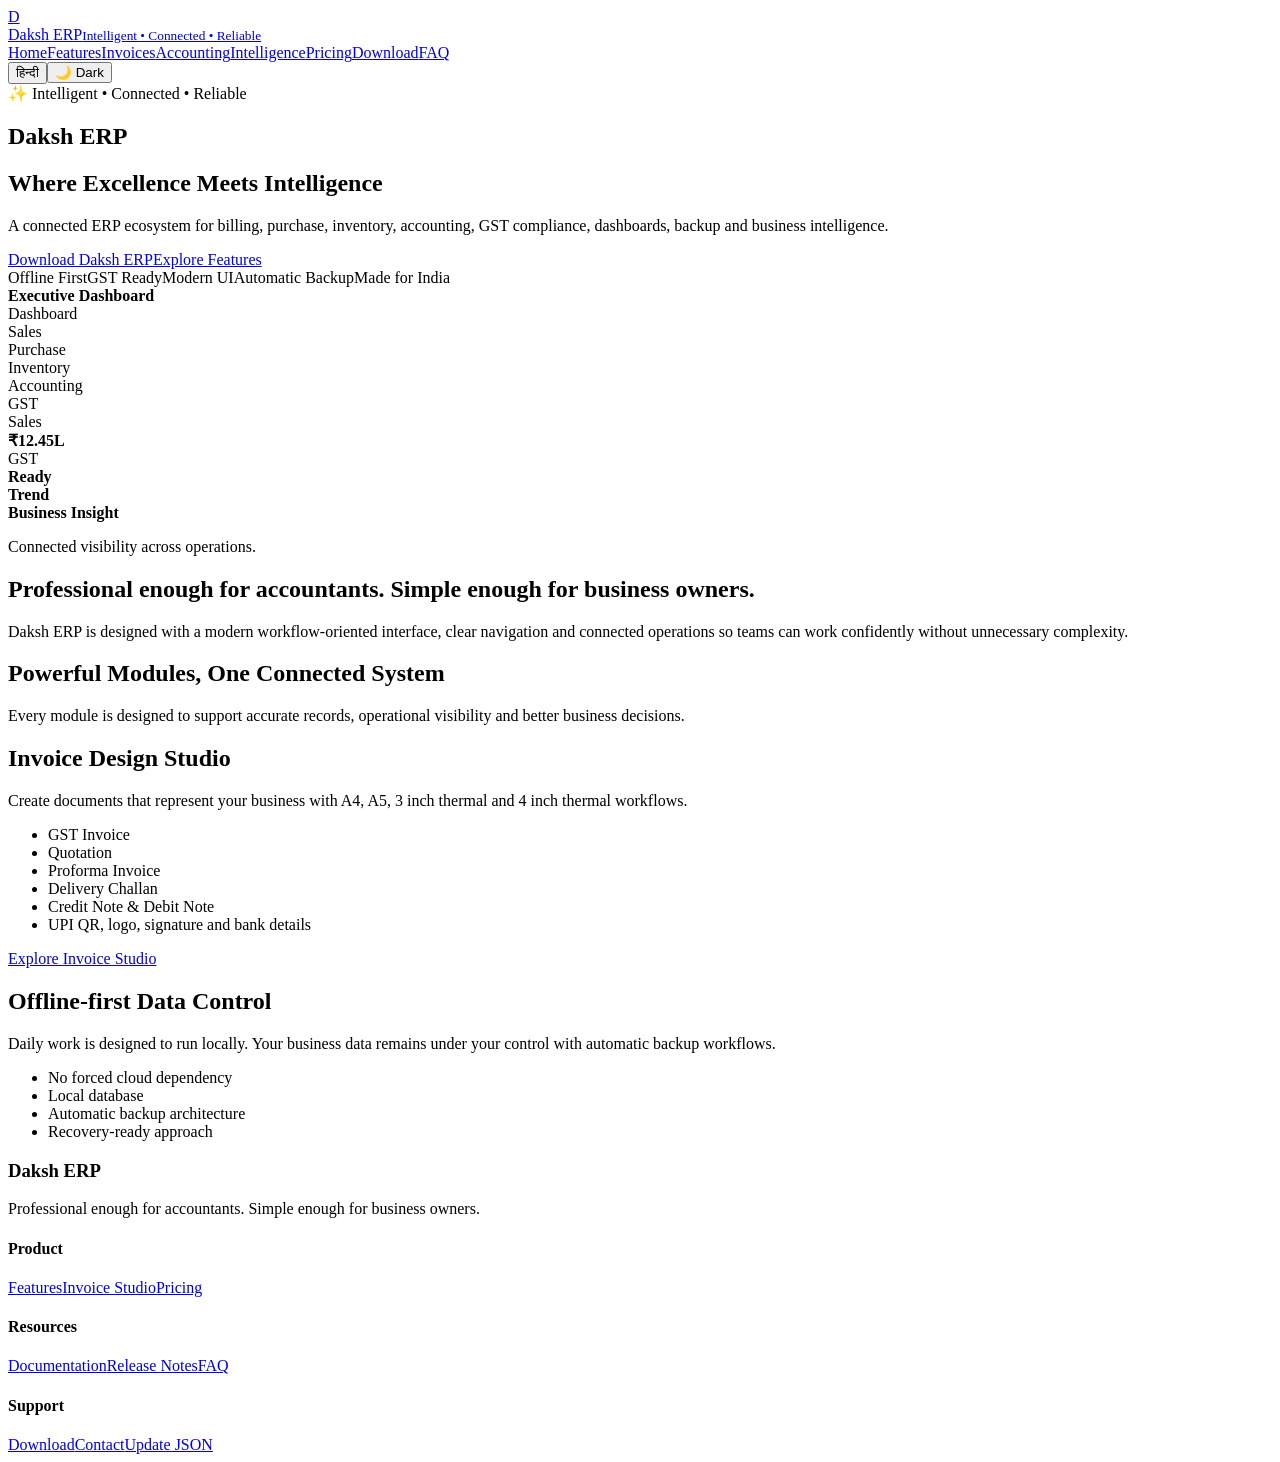
==== index.html @ 5fe89f7f "Add files via upload" ====
<!doctype html><html lang="en"><head>
<meta charset="utf-8"><meta name="viewport" content="width=device-width,initial-scale=1">
<title>Home | Daksh ERP</title>
<meta name="description" content="Daksh ERP official website. Offline-first Indian GST ERP for billing, inventory, accounting, GST and business intelligence.">
<link rel="stylesheet" href="assets/css/style.css">
</head><body>
<header class="nav"><div class="container nav-inner">
  <a class="brand" href="index.html"><div class="logo">D</div><div>Daksh ERP<small>Intelligent • Connected • Reliable</small></div></a>
  <nav class="menu">
    <a href="index.html" data-i18n="nav_home">Home</a><a href="features.html" data-i18n="nav_features">Features</a><a href="invoices.html" data-i18n="nav_invoices">Invoices</a><a href="accounting.html">Accounting</a><a href="intelligence.html">Intelligence</a><a href="pricing.html" data-i18n="nav_pricing">Pricing</a><a href="download.html" data-i18n="nav_download">Download</a><a href="faq.html" data-i18n="nav_faq">FAQ</a>
  </nav>
  <div class="controls"><button class="toggle" data-lang-toggle>हिन्दी</button><button class="toggle" data-theme-toggle>🌙 Dark</button></div>
</div></header>

<section class="hero"><div class="container grid">
  <div>
    <span class="badge">✨ Intelligent • Connected • Reliable</span>
    <h1 data-i18n="hero_title">Daksh <span>ERP</span></h1>
    <h2 data-i18n="hero_subtitle">Where Excellence Meets Intelligence</h2>
    <p class="lead" data-i18n="hero_desc">A connected ERP ecosystem for billing, purchase, inventory, accounting, GST compliance, dashboards, backup and business intelligence.</p>
    <div class="cta"><a class="btn primary" href="download.html" data-i18n="download_cta">Download Daksh ERP</a><a class="btn" href="features.html" data-i18n="explore_cta">Explore Features</a></div>
    <div class="trust-row"><span class="pill">Offline First</span><span class="pill">GST Ready</span><span class="pill">Modern UI</span><span class="pill">Automatic Backup</span><span class="pill">Made for India</span></div>
  </div>
  <div class="mockup">
    <div class="mock-top"><i class="dot"></i><i class="dot"></i><i class="dot"></i><b>Executive Dashboard</b></div>
    <div class="dashboard"><aside class="sidebar"><div>Dashboard</div><div>Sales</div><div>Purchase</div><div>Inventory</div><div>Accounting</div><div>GST</div></aside>
    <main class="screen"><div class="kpi">Sales<br><strong>₹12.45L</strong></div><div class="kpi">GST<br><strong>Ready</strong></div><div class="chart"><b>Trend</b><div class="chart-bars"><i style="height:30%"></i><i style="height:55%"></i><i style="height:45%"></i><i style="height:75%"></i><i style="height:95%"></i></div></div><div class="panel"><b>Business Insight</b><p>Connected visibility across operations.</p></div></main></div>
  </div>
</div></section>
<section class="section"><div class="container section-head"><h2>Professional enough for accountants. Simple enough for business owners.</h2><p>Daksh ERP is designed with a modern workflow-oriented interface, clear navigation and connected operations so teams can work confidently without unnecessary complexity.</p></div></section>
<section class="section"><div class="container"><div class="section-head"><h2>Powerful Modules, One Connected System</h2><p>Every module is designed to support accurate records, operational visibility and better business decisions.</p></div><div id="home-features" class="cards"></div></div></section>
<section class="section"><div class="container split"><div class="card"><h2>Invoice Design Studio</h2><p>Create documents that represent your business with A4, A5, 3 inch thermal and 4 inch thermal workflows.</p><ul class="checks"><li>GST Invoice</li><li>Quotation</li><li>Proforma Invoice</li><li>Delivery Challan</li><li>Credit Note & Debit Note</li><li>UPI QR, logo, signature and bank details</li></ul><a class="btn gold" href="invoices.html">Explore Invoice Studio</a></div><div class="card"><h2>Offline-first Data Control</h2><p>Daily work is designed to run locally. Your business data remains under your control with automatic backup workflows.</p><ul class="checks"><li>No forced cloud dependency</li><li>Local database</li><li>Automatic backup architecture</li><li>Recovery-ready approach</li></ul></div></div></section>

<footer class="footer"><div class="container footer-grid">
  <div><h3>Daksh ERP</h3><p>Professional enough for accountants. Simple enough for business owners.</p></div>
  <div><h4>Product</h4><a href="features.html">Features</a><a href="invoices.html">Invoice Studio</a><a href="pricing.html">Pricing</a></div>
  <div><h4>Resources</h4><a href="documentation.html">Documentation</a><a href="releases.html">Release Notes</a><a href="faq.html">FAQ</a></div>
  <div><h4>Support</h4><a href="download.html">Download</a><a href="contact.html">Contact</a><a href="updates/version.json">Update JSON</a></div>
</div></footer>
<script src="assets/js/app.js"></script>
</body></html>
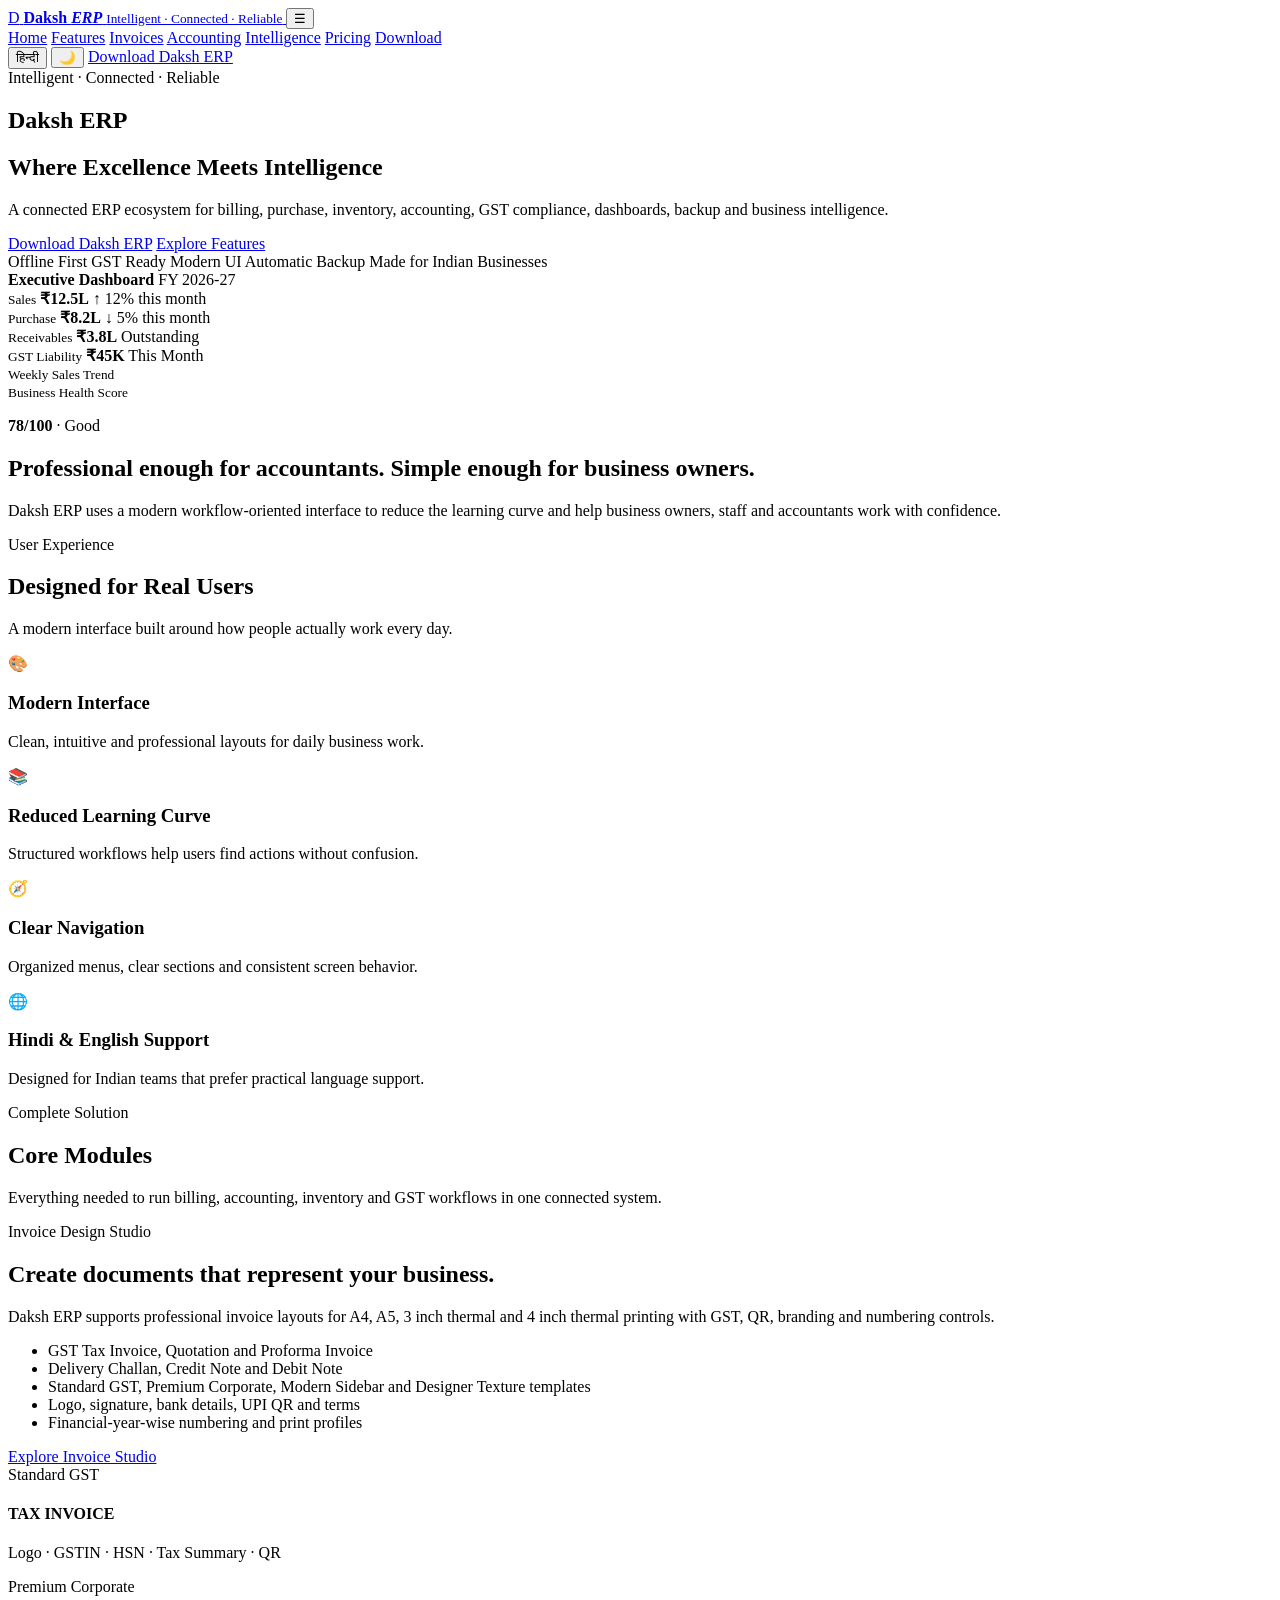
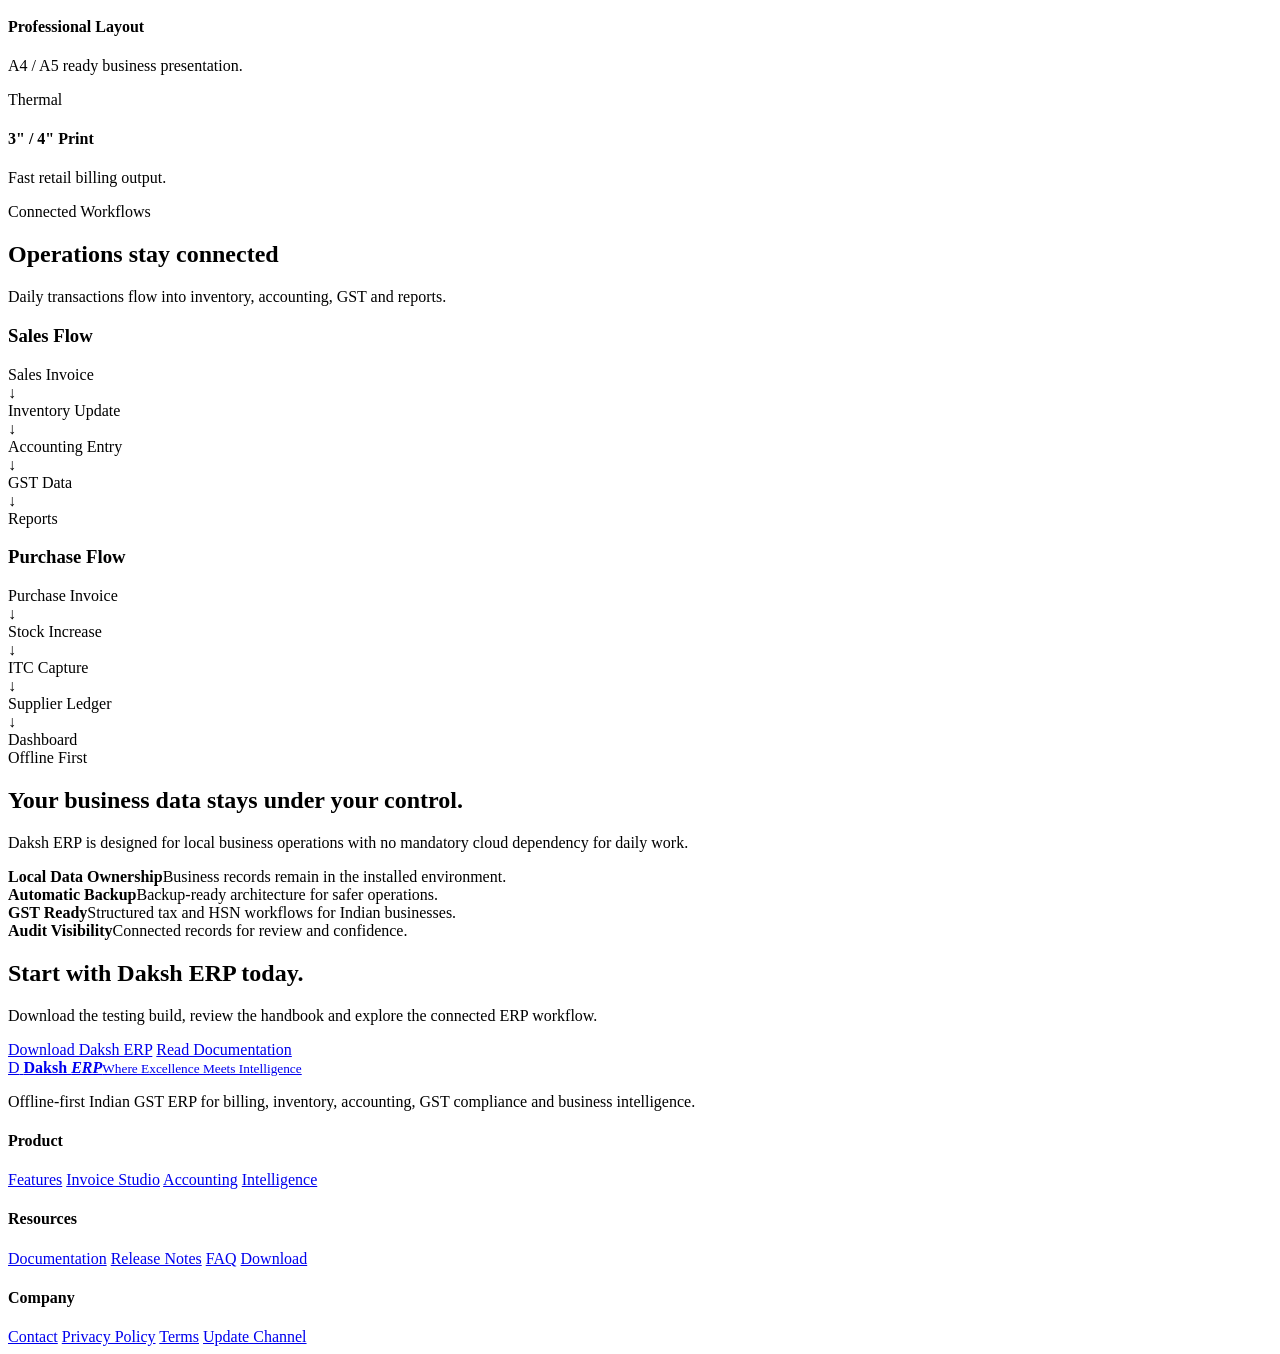
==== commit f1a86d93: "Update index.html" ====
--- a/index.html
+++ b/index.html
@@ -1,41 +1,305 @@
-<!doctype html><html lang="en"><head>
-<meta charset="utf-8"><meta name="viewport" content="width=device-width,initial-scale=1">
-<title>Home | Daksh ERP</title>
-<meta name="description" content="Daksh ERP official website. Offline-first Indian GST ERP for billing, inventory, accounting, GST and business intelligence.">
-<link rel="stylesheet" href="assets/css/style.css">
-</head><body>
-<header class="nav"><div class="container nav-inner">
-  <a class="brand" href="index.html"><div class="logo">D</div><div>Daksh ERP<small>Intelligent • Connected • Reliable</small></div></a>
-  <nav class="menu">
-    <a href="index.html" data-i18n="nav_home">Home</a><a href="features.html" data-i18n="nav_features">Features</a><a href="invoices.html" data-i18n="nav_invoices">Invoices</a><a href="accounting.html">Accounting</a><a href="intelligence.html">Intelligence</a><a href="pricing.html" data-i18n="nav_pricing">Pricing</a><a href="download.html" data-i18n="nav_download">Download</a><a href="faq.html" data-i18n="nav_faq">FAQ</a>
-  </nav>
-  <div class="controls"><button class="toggle" data-lang-toggle>हिन्दी</button><button class="toggle" data-theme-toggle>🌙 Dark</button></div>
-</div></header>
-
-<section class="hero"><div class="container grid">
-  <div>
-    <span class="badge">✨ Intelligent • Connected • Reliable</span>
-    <h1 data-i18n="hero_title">Daksh <span>ERP</span></h1>
-    <h2 data-i18n="hero_subtitle">Where Excellence Meets Intelligence</h2>
-    <p class="lead" data-i18n="hero_desc">A connected ERP ecosystem for billing, purchase, inventory, accounting, GST compliance, dashboards, backup and business intelligence.</p>
-    <div class="cta"><a class="btn primary" href="download.html" data-i18n="download_cta">Download Daksh ERP</a><a class="btn" href="features.html" data-i18n="explore_cta">Explore Features</a></div>
-    <div class="trust-row"><span class="pill">Offline First</span><span class="pill">GST Ready</span><span class="pill">Modern UI</span><span class="pill">Automatic Backup</span><span class="pill">Made for India</span></div>
-  </div>
-  <div class="mockup">
-    <div class="mock-top"><i class="dot"></i><i class="dot"></i><i class="dot"></i><b>Executive Dashboard</b></div>
-    <div class="dashboard"><aside class="sidebar"><div>Dashboard</div><div>Sales</div><div>Purchase</div><div>Inventory</div><div>Accounting</div><div>GST</div></aside>
-    <main class="screen"><div class="kpi">Sales<br><strong>₹12.45L</strong></div><div class="kpi">GST<br><strong>Ready</strong></div><div class="chart"><b>Trend</b><div class="chart-bars"><i style="height:30%"></i><i style="height:55%"></i><i style="height:45%"></i><i style="height:75%"></i><i style="height:95%"></i></div></div><div class="panel"><b>Business Insight</b><p>Connected visibility across operations.</p></div></main></div>
-  </div>
-</div></section>
-<section class="section"><div class="container section-head"><h2>Professional enough for accountants. Simple enough for business owners.</h2><p>Daksh ERP is designed with a modern workflow-oriented interface, clear navigation and connected operations so teams can work confidently without unnecessary complexity.</p></div></section>
-<section class="section"><div class="container"><div class="section-head"><h2>Powerful Modules, One Connected System</h2><p>Every module is designed to support accurate records, operational visibility and better business decisions.</p></div><div id="home-features" class="cards"></div></div></section>
-<section class="section"><div class="container split"><div class="card"><h2>Invoice Design Studio</h2><p>Create documents that represent your business with A4, A5, 3 inch thermal and 4 inch thermal workflows.</p><ul class="checks"><li>GST Invoice</li><li>Quotation</li><li>Proforma Invoice</li><li>Delivery Challan</li><li>Credit Note & Debit Note</li><li>UPI QR, logo, signature and bank details</li></ul><a class="btn gold" href="invoices.html">Explore Invoice Studio</a></div><div class="card"><h2>Offline-first Data Control</h2><p>Daily work is designed to run locally. Your business data remains under your control with automatic backup workflows.</p><ul class="checks"><li>No forced cloud dependency</li><li>Local database</li><li>Automatic backup architecture</li><li>Recovery-ready approach</li></ul></div></div></section>
-
-<footer class="footer"><div class="container footer-grid">
-  <div><h3>Daksh ERP</h3><p>Professional enough for accountants. Simple enough for business owners.</p></div>
-  <div><h4>Product</h4><a href="features.html">Features</a><a href="invoices.html">Invoice Studio</a><a href="pricing.html">Pricing</a></div>
-  <div><h4>Resources</h4><a href="documentation.html">Documentation</a><a href="releases.html">Release Notes</a><a href="faq.html">FAQ</a></div>
-  <div><h4>Support</h4><a href="download.html">Download</a><a href="contact.html">Contact</a><a href="updates/version.json">Update JSON</a></div>
-</div></footer>
-<script src="assets/js/app.js"></script>
-</body></html>+<!doctype html>
+<html lang="en" data-theme="light">
+<head>
+  <meta charset="utf-8" />
+  <meta name="viewport" content="width=device-width, initial-scale=1" />
+  <title>Daksh ERP — Where Excellence Meets Intelligence</title>
+  <meta name="description" content="Daksh ERP is an offline-first Indian GST ERP for billing, invoices, inventory, accounting, GST compliance, backup and business intelligence." />
+  <link rel="stylesheet" href="assets/css/style.css" />
+</head>
+
+<body>
+  <header class="site-header">
+    <div class="container nav-shell">
+      <a class="brand" href="index.html">
+        <span class="brand-mark">D</span>
+        <span>
+          <strong>Daksh <em>ERP</em></strong>
+          <small>Intelligent · Connected · Reliable</small>
+        </span>
+      </a>
+
+      <button class="mobile-menu-btn" id="mobileMenuBtn">☰</button>
+
+      <nav class="main-nav" id="mainNav">
+        <a href="index.html" class="active" data-i18n="nav.home">Home</a>
+        <a href="features.html" data-i18n="nav.features">Features</a>
+        <a href="invoices.html" data-i18n="nav.invoices">Invoices</a>
+        <a href="accounting.html" data-i18n="nav.accounting">Accounting</a>
+        <a href="intelligence.html" data-i18n="nav.intelligence">Intelligence</a>
+        <a href="pricing.html" data-i18n="nav.pricing">Pricing</a>
+        <a href="download.html" data-i18n="nav.download">Download</a>
+      </nav>
+
+      <div class="nav-actions">
+        <button class="chip-btn" id="langToggle">हिन्दी</button>
+        <button class="chip-btn" id="themeToggle">🌙</button>
+        <a class="btn btn-primary nav-download" href="download.html" data-i18n="cta.download">Download Daksh ERP</a>
+      </div>
+    </div>
+  </header>
+
+  <main>
+    <section class="hero-section">
+      <div class="container hero-grid">
+        <div class="hero-copy">
+          <div class="eyebrow">Intelligent · Connected · Reliable</div>
+          <h1>Daksh <span>ERP</span></h1>
+          <h2 data-i18n="hero.tagline">Where Excellence Meets Intelligence</h2>
+          <p data-i18n="hero.description">
+            A connected ERP ecosystem for billing, purchase, inventory, accounting, GST compliance, dashboards, backup and business intelligence.
+          </p>
+
+          <div class="hero-actions">
+            <a class="btn btn-primary btn-large" href="download.html" data-i18n="cta.download">Download Daksh ERP</a>
+            <a class="btn btn-outline btn-large" href="features.html" data-i18n="cta.explore">Explore Features</a>
+          </div>
+
+          <div class="trust-badges">
+            <span>Offline First</span>
+            <span>GST Ready</span>
+            <span>Modern UI</span>
+            <span>Automatic Backup</span>
+            <span>Made for Indian Businesses</span>
+          </div>
+        </div>
+
+        <div class="hero-visual">
+          <div class="dashboard-mockup">
+            <div class="mockup-top">
+              <strong>Executive Dashboard</strong>
+              <span>FY 2026-27</span>
+            </div>
+
+            <div class="kpi-grid">
+              <div class="kpi-card">
+                <small>Sales</small>
+                <strong>₹12.5L</strong>
+                <span class="positive">↑ 12% this month</span>
+              </div>
+              <div class="kpi-card">
+                <small>Purchase</small>
+                <strong>₹8.2L</strong>
+                <span class="negative">↓ 5% this month</span>
+              </div>
+              <div class="kpi-card">
+                <small>Receivables</small>
+                <strong>₹3.8L</strong>
+                <span>Outstanding</span>
+              </div>
+              <div class="kpi-card">
+                <small>GST Liability</small>
+                <strong>₹45K</strong>
+                <span>This Month</span>
+              </div>
+            </div>
+
+            <div class="chart-card">
+              <small>Weekly Sales Trend</small>
+              <div class="bars">
+                <i style="height:42%"></i>
+                <i style="height:68%"></i>
+                <i style="height:55%"></i>
+                <i style="height:82%"></i>
+                <i style="height:72%"></i>
+                <i style="height:95%"></i>
+                <i style="height:78%"></i>
+              </div>
+            </div>
+
+            <div class="health-card">
+              <small>Business Health Score</small>
+              <div class="health-bar"><span></span></div>
+              <p><b>78/100</b> · Good</p>
+            </div>
+          </div>
+        </div>
+      </div>
+    </section>
+
+    <section class="quote-section">
+      <div class="container">
+        <h2>Professional enough for accountants. Simple enough for business owners.</h2>
+        <p>
+          Daksh ERP uses a modern workflow-oriented interface to reduce the learning curve and help business owners, staff and accountants work with confidence.
+        </p>
+      </div>
+    </section>
+
+    <section class="section">
+      <div class="container">
+        <div class="section-heading">
+          <span class="section-tag">User Experience</span>
+          <h2>Designed for Real Users</h2>
+          <p>A modern interface built around how people actually work every day.</p>
+        </div>
+
+        <div class="card-grid four">
+          <article class="feature-card"><div class="icon">🎨</div><h3>Modern Interface</h3><p>Clean, intuitive and professional layouts for daily business work.</p></article>
+          <article class="feature-card"><div class="icon">📚</div><h3>Reduced Learning Curve</h3><p>Structured workflows help users find actions without confusion.</p></article>
+          <article class="feature-card"><div class="icon">🧭</div><h3>Clear Navigation</h3><p>Organized menus, clear sections and consistent screen behavior.</p></article>
+          <article class="feature-card"><div class="icon">🌐</div><h3>Hindi & English Support</h3><p>Designed for Indian teams that prefer practical language support.</p></article>
+        </div>
+      </div>
+    </section>
+
+    <section class="section soft">
+      <div class="container">
+        <div class="section-heading">
+          <span class="section-tag">Complete Solution</span>
+          <h2>Core Modules</h2>
+          <p>Everything needed to run billing, accounting, inventory and GST workflows in one connected system.</p>
+        </div>
+
+        <div class="card-grid three" id="homeFeatureGrid"></div>
+      </div>
+    </section>
+
+    <section class="section">
+      <div class="container split-grid">
+        <div>
+          <span class="section-tag">Invoice Design Studio</span>
+          <h2>Create documents that represent your business.</h2>
+          <p>
+            Daksh ERP supports professional invoice layouts for A4, A5, 3 inch thermal and 4 inch thermal printing with GST, QR, branding and numbering controls.
+          </p>
+
+          <ul class="tick-list">
+            <li>GST Tax Invoice, Quotation and Proforma Invoice</li>
+            <li>Delivery Challan, Credit Note and Debit Note</li>
+            <li>Standard GST, Premium Corporate, Modern Sidebar and Designer Texture templates</li>
+            <li>Logo, signature, bank details, UPI QR and terms</li>
+            <li>Financial-year-wise numbering and print profiles</li>
+          </ul>
+
+          <a class="btn btn-primary" href="invoices.html">Explore Invoice Studio</a>
+        </div>
+
+        <div class="invoice-preview-stack">
+          <div class="invoice-preview a4">
+            <span>Standard GST</span>
+            <h4>TAX INVOICE</h4>
+            <p>Logo · GSTIN · HSN · Tax Summary · QR</p>
+          </div>
+          <div class="invoice-preview premium">
+            <span>Premium Corporate</span>
+            <h4>Professional Layout</h4>
+            <p>A4 / A5 ready business presentation.</p>
+          </div>
+          <div class="invoice-preview thermal">
+            <span>Thermal</span>
+            <h4>3&quot; / 4&quot; Print</h4>
+            <p>Fast retail billing output.</p>
+          </div>
+        </div>
+      </div>
+    </section>
+
+    <section class="section soft">
+      <div class="container">
+        <div class="section-heading">
+          <span class="section-tag">Connected Workflows</span>
+          <h2>Operations stay connected</h2>
+          <p>Daily transactions flow into inventory, accounting, GST and reports.</p>
+        </div>
+
+        <div class="workflow-grid">
+          <div class="workflow-card">
+            <h3>Sales Flow</h3>
+            <div class="flow-step">Sales Invoice</div>
+            <b>↓</b>
+            <div class="flow-step">Inventory Update</div>
+            <b>↓</b>
+            <div class="flow-step">Accounting Entry</div>
+            <b>↓</b>
+            <div class="flow-step">GST Data</div>
+            <b>↓</b>
+            <div class="flow-step">Reports</div>
+          </div>
+
+          <div class="workflow-card">
+            <h3>Purchase Flow</h3>
+            <div class="flow-step">Purchase Invoice</div>
+            <b>↓</b>
+            <div class="flow-step">Stock Increase</div>
+            <b>↓</b>
+            <div class="flow-step">ITC Capture</div>
+            <b>↓</b>
+            <div class="flow-step">Supplier Ledger</div>
+            <b>↓</b>
+            <div class="flow-step">Dashboard</div>
+          </div>
+        </div>
+      </div>
+    </section>
+
+    <section class="section trust-section">
+      <div class="container split-grid">
+        <div>
+          <span class="section-tag">Offline First</span>
+          <h2>Your business data stays under your control.</h2>
+          <p>
+            Daksh ERP is designed for local business operations with no mandatory cloud dependency for daily work.
+          </p>
+        </div>
+
+        <div class="trust-panel">
+          <div><strong>Local Data Ownership</strong><span>Business records remain in the installed environment.</span></div>
+          <div><strong>Automatic Backup</strong><span>Backup-ready architecture for safer operations.</span></div>
+          <div><strong>GST Ready</strong><span>Structured tax and HSN workflows for Indian businesses.</span></div>
+          <div><strong>Audit Visibility</strong><span>Connected records for review and confidence.</span></div>
+        </div>
+      </div>
+    </section>
+
+    <section class="section cta-section">
+      <div class="container">
+        <h2>Start with Daksh ERP today.</h2>
+        <p>Download the testing build, review the handbook and explore the connected ERP workflow.</p>
+        <div class="hero-actions center">
+          <a class="btn btn-primary btn-large" href="download.html">Download Daksh ERP</a>
+          <a class="btn btn-outline btn-large" href="documentation.html">Read Documentation</a>
+        </div>
+      </div>
+    </section>
+  </main>
+
+  <footer class="site-footer">
+    <div class="container footer-grid">
+      <div>
+        <a class="brand footer-brand" href="index.html">
+          <span class="brand-mark">D</span>
+          <span><strong>Daksh <em>ERP</em></strong><small>Where Excellence Meets Intelligence</small></span>
+        </a>
+        <p>Offline-first Indian GST ERP for billing, inventory, accounting, GST compliance and business intelligence.</p>
+      </div>
+
+      <div>
+        <h4>Product</h4>
+        <a href="features.html">Features</a>
+        <a href="invoices.html">Invoice Studio</a>
+        <a href="accounting.html">Accounting</a>
+        <a href="intelligence.html">Intelligence</a>
+      </div>
+
+      <div>
+        <h4>Resources</h4>
+        <a href="documentation.html">Documentation</a>
+        <a href="releases.html">Release Notes</a>
+        <a href="faq.html">FAQ</a>
+        <a href="download.html">Download</a>
+      </div>
+
+      <div>
+        <h4>Company</h4>
+        <a href="contact.html">Contact</a>
+        <a href="privacy.html">Privacy Policy</a>
+        <a href="terms.html">Terms</a>
+        <a href="updates/version.json">Update Channel</a>
+      </div>
+    </div>
+  </footer>
+
+  <script src="assets/js/app.js"></script>
+</body>
+</html>
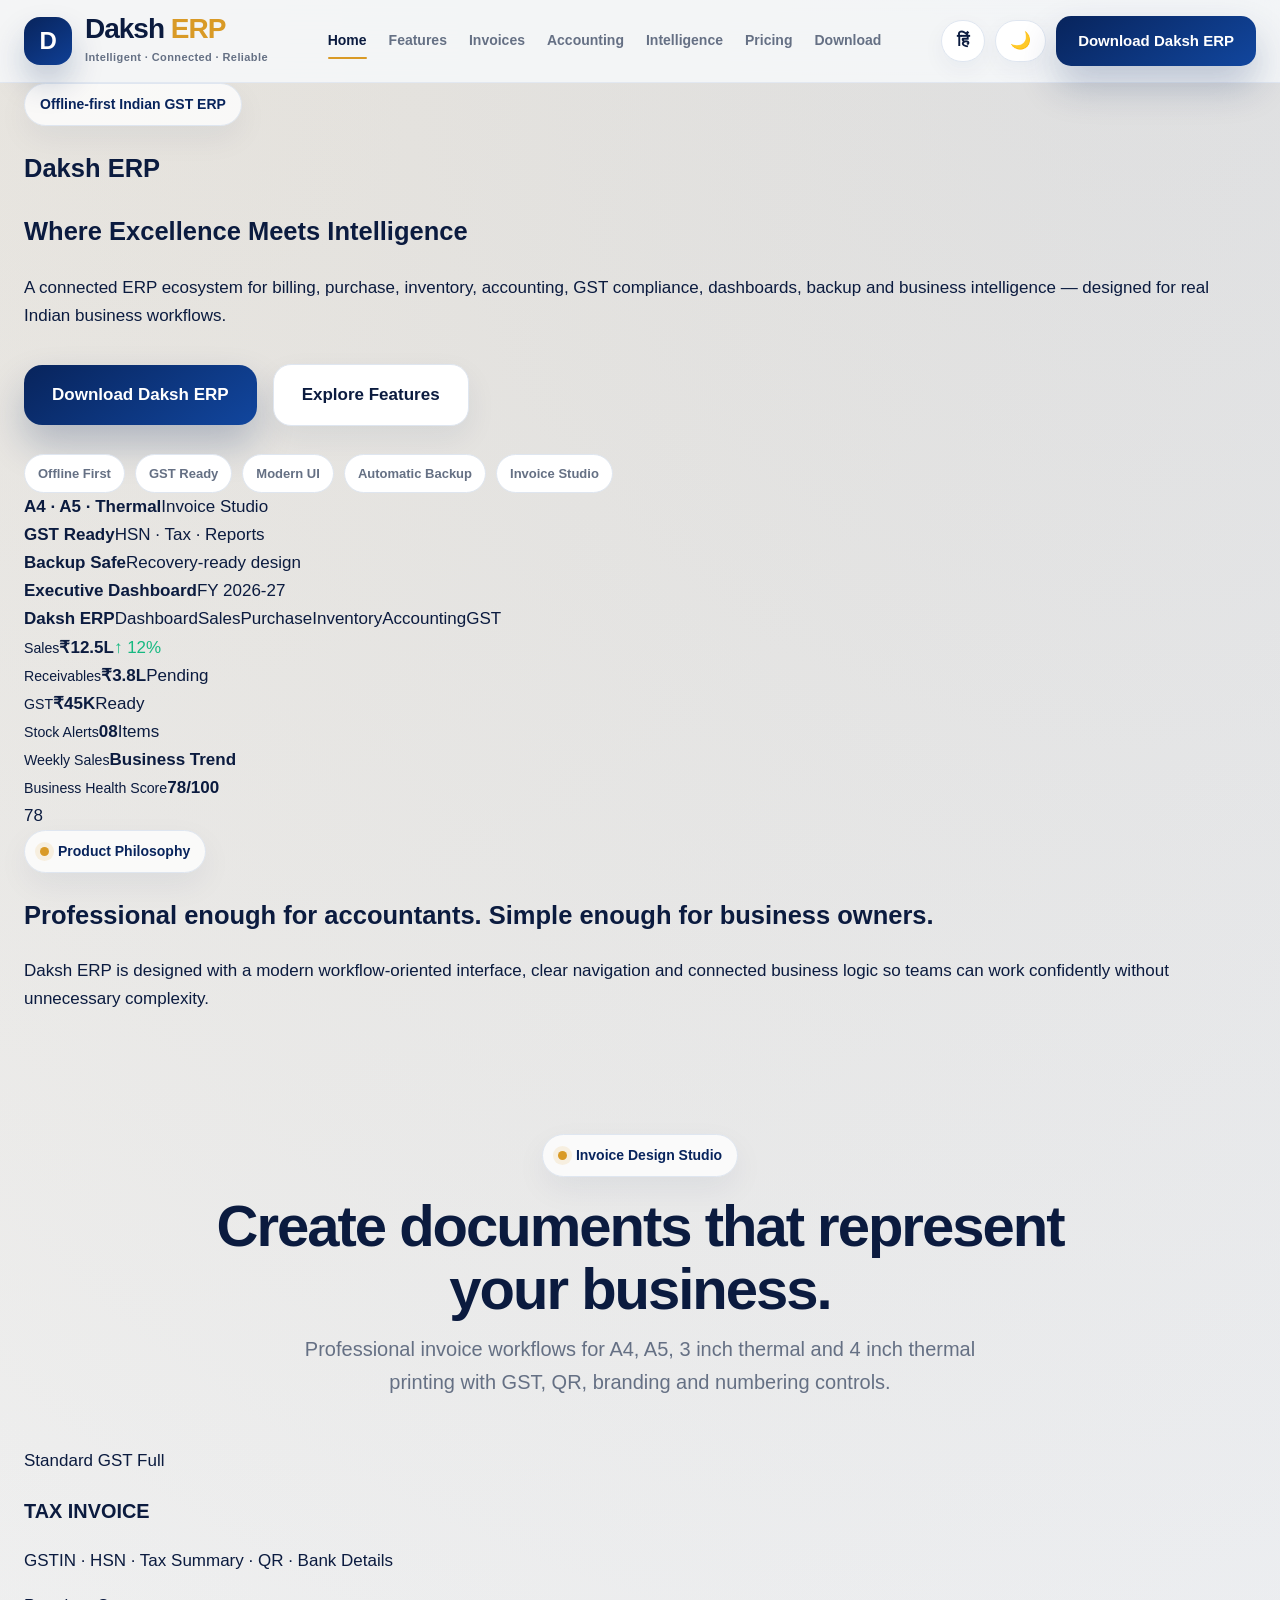
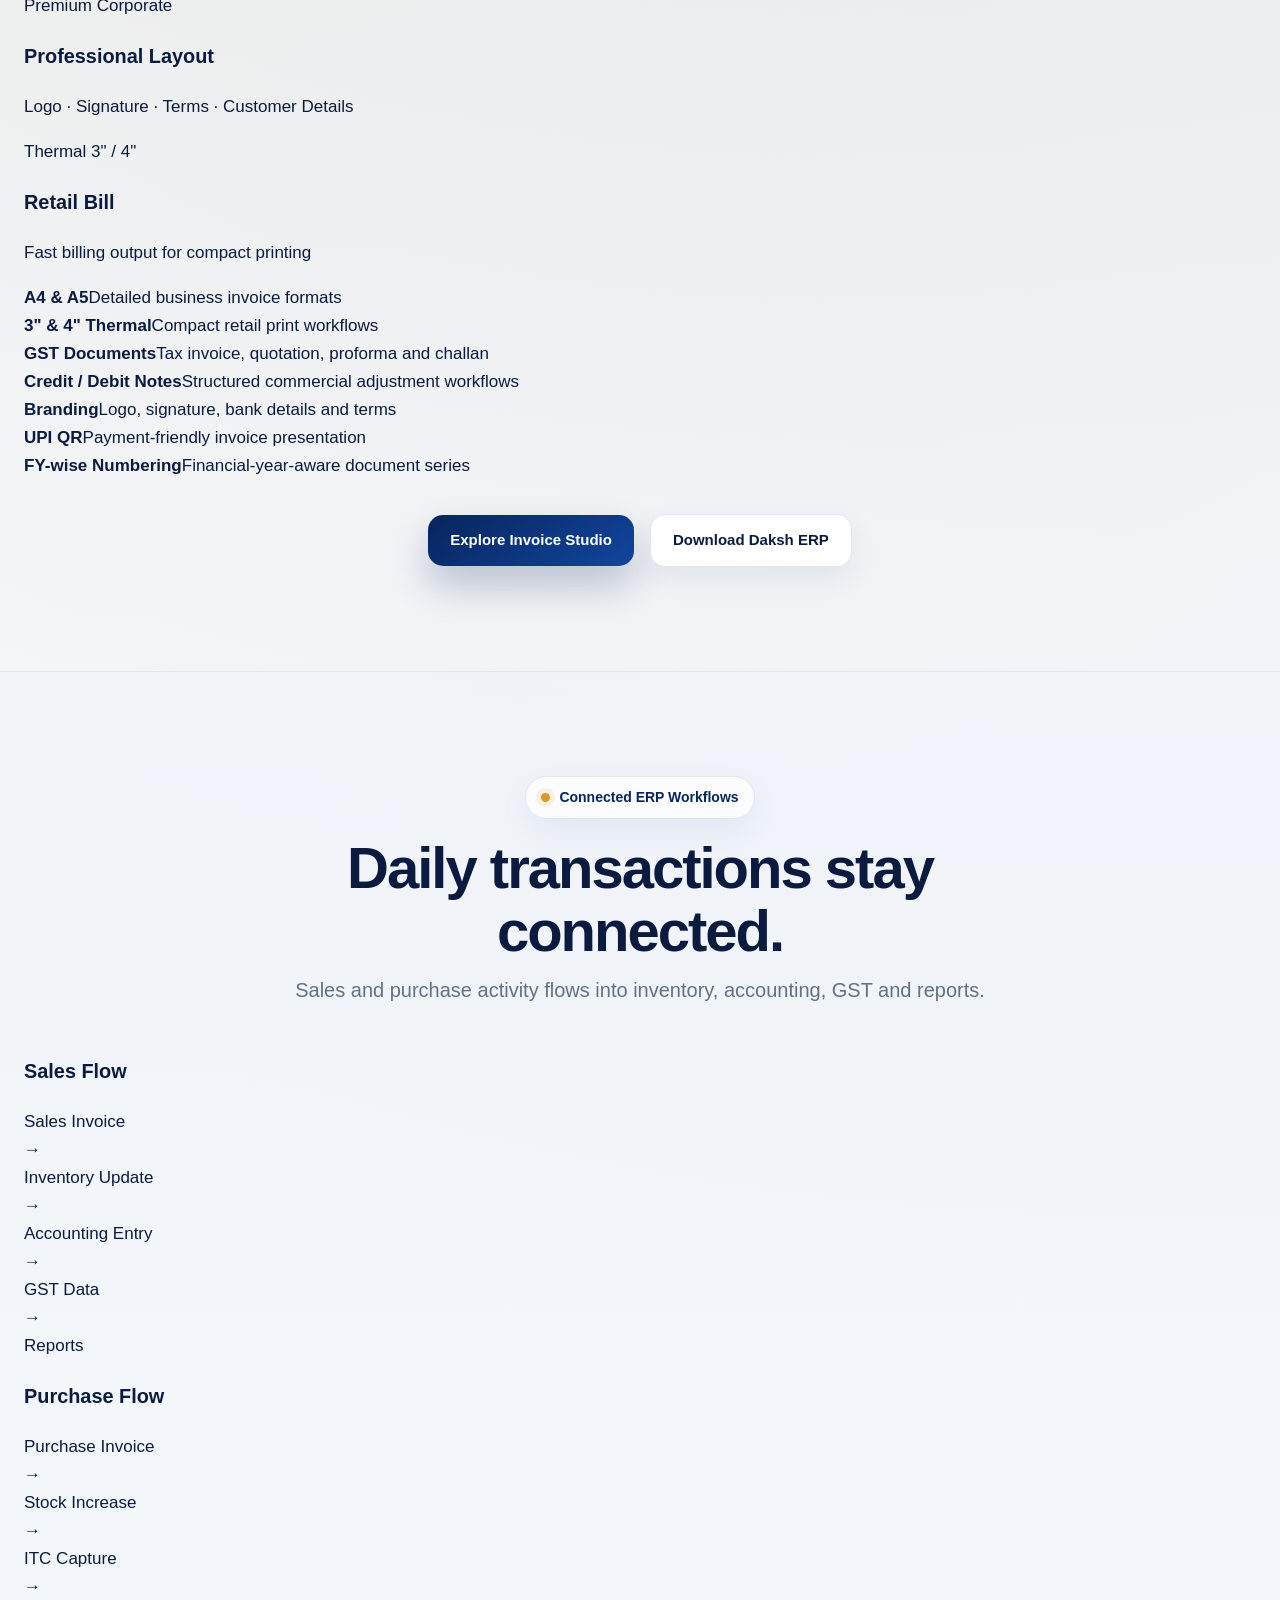
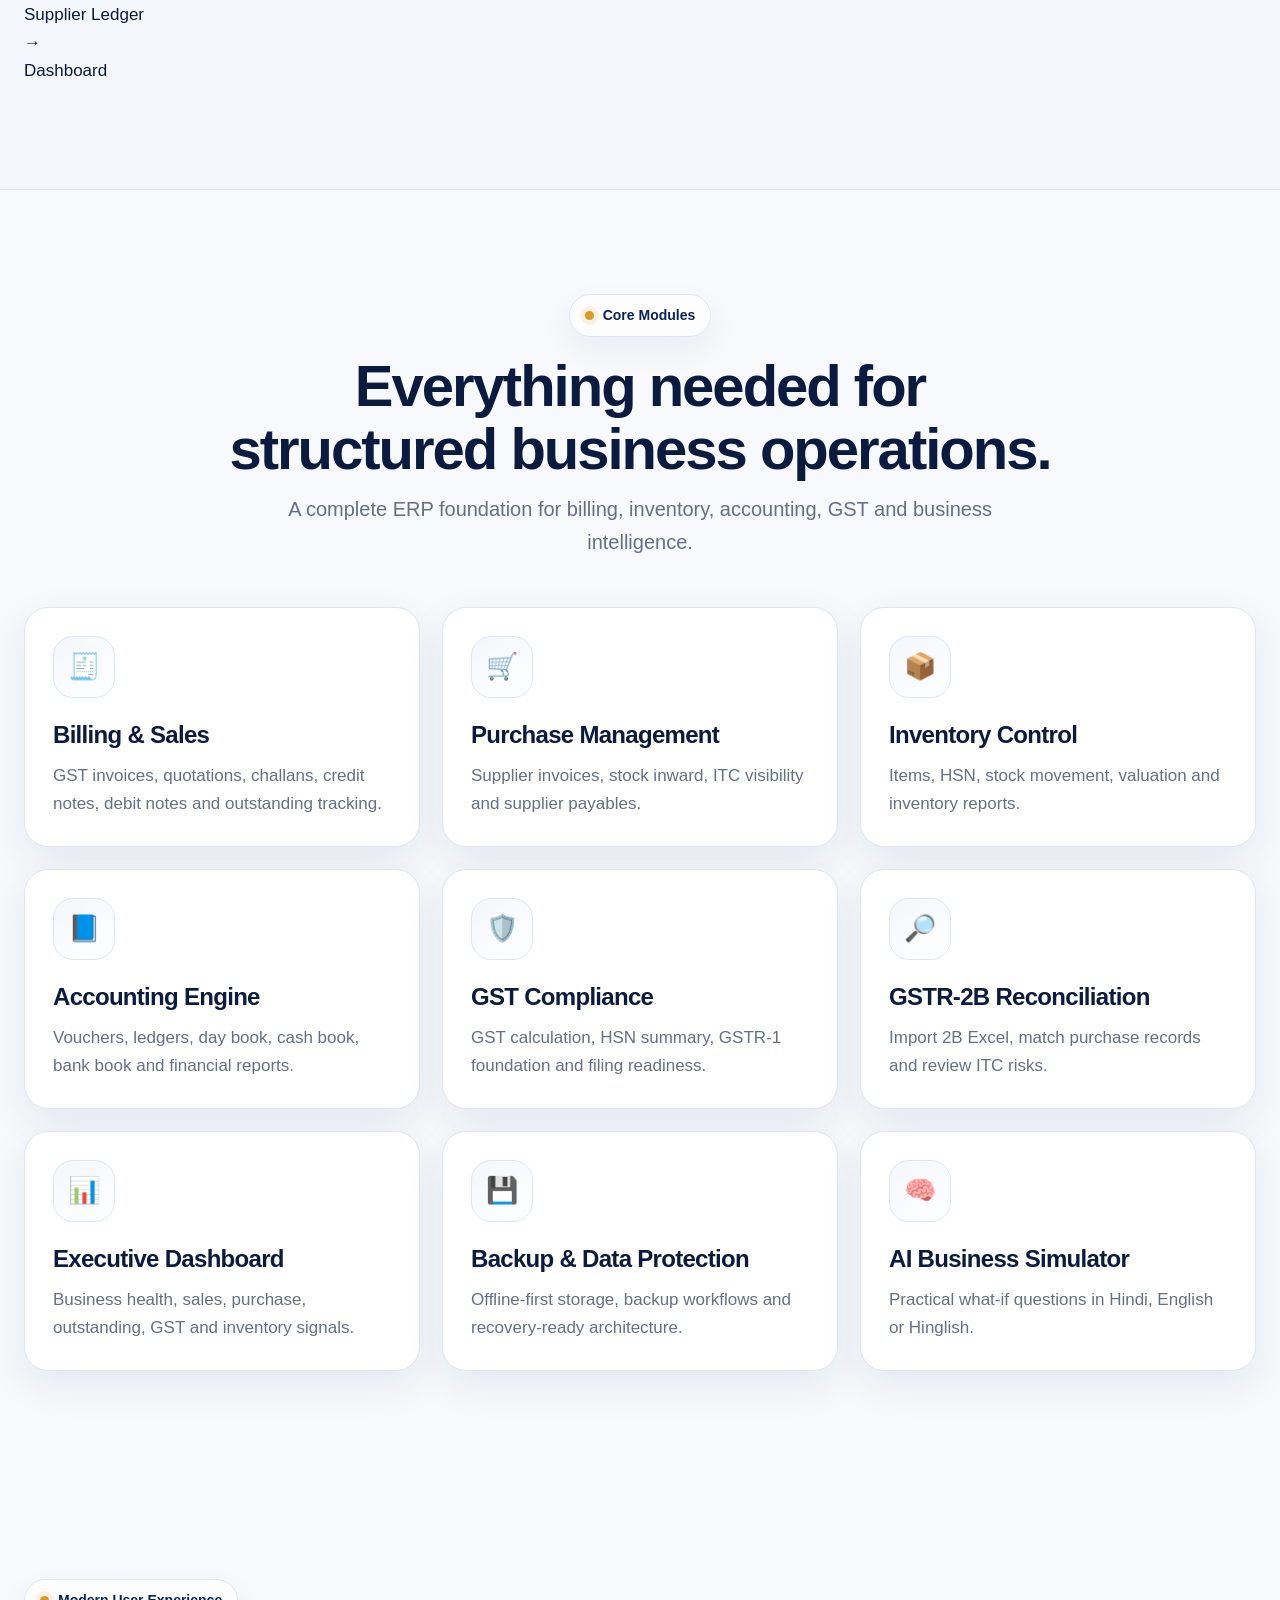
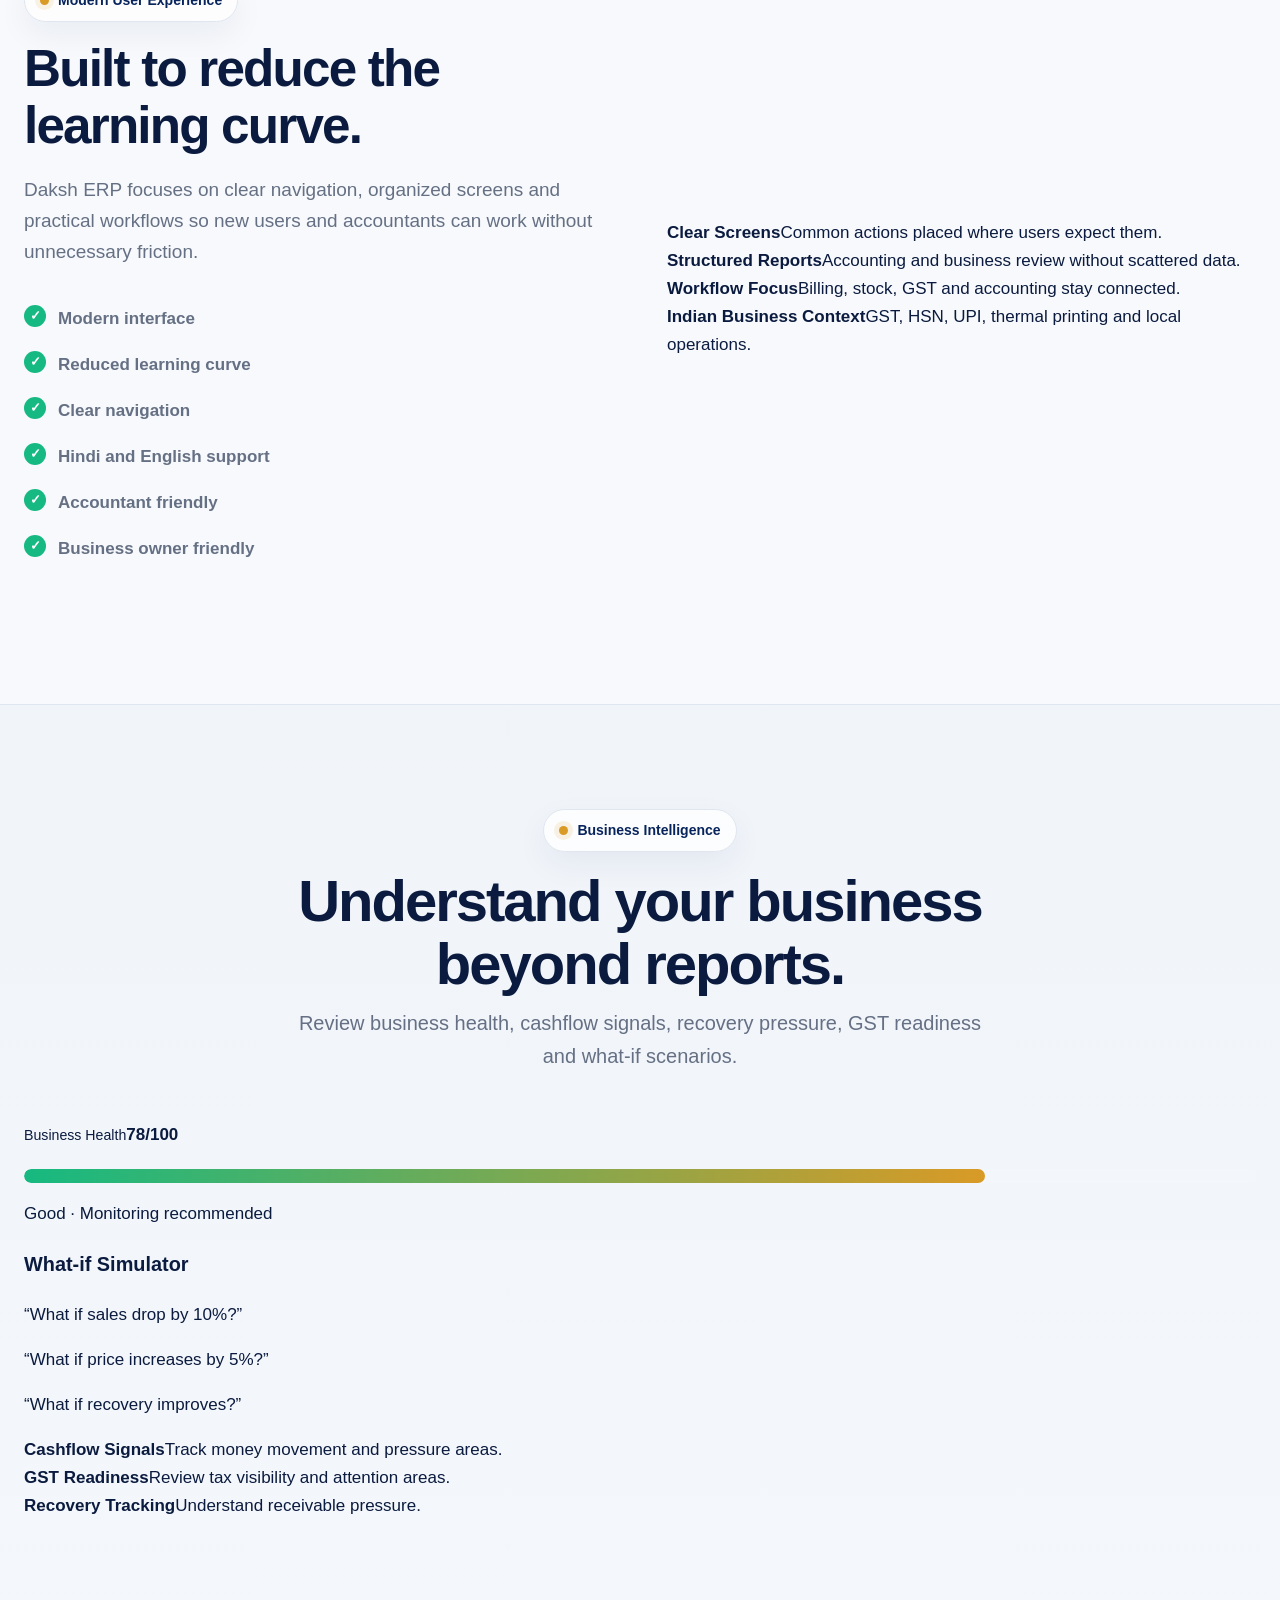
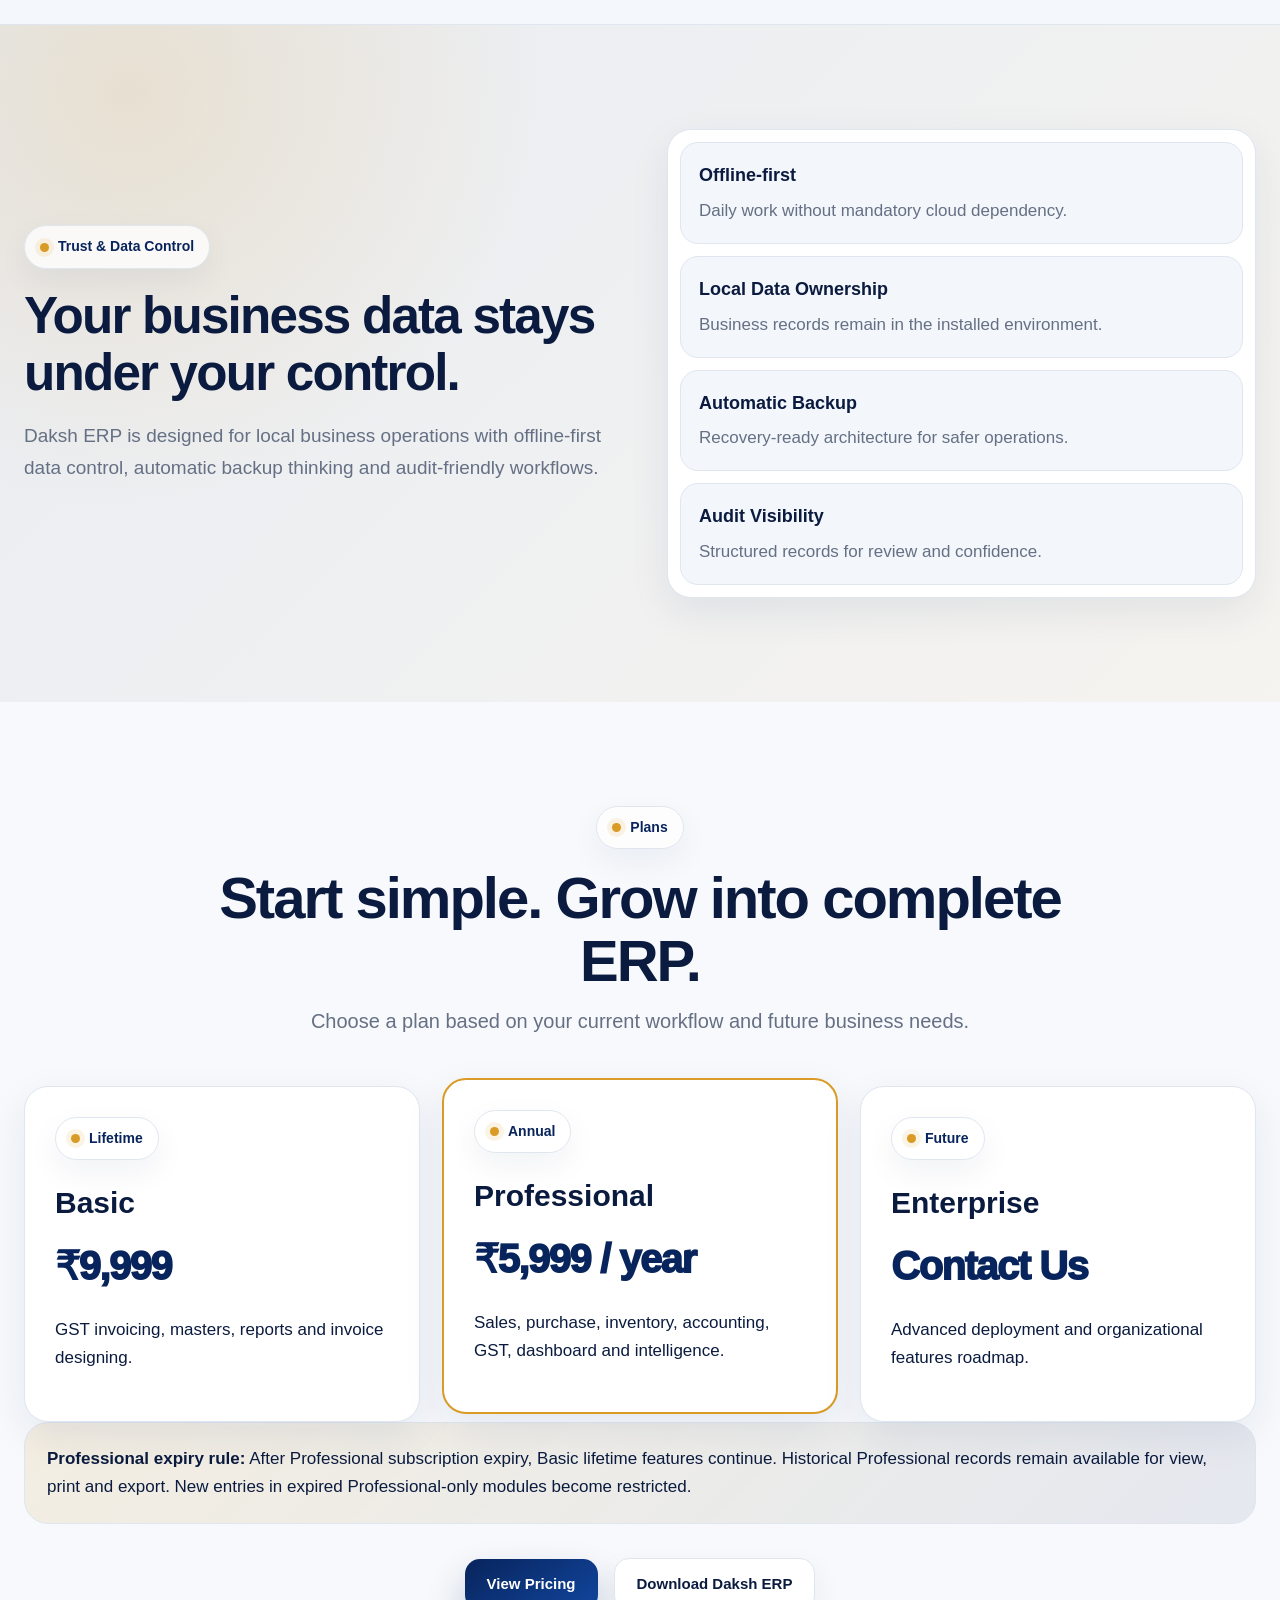
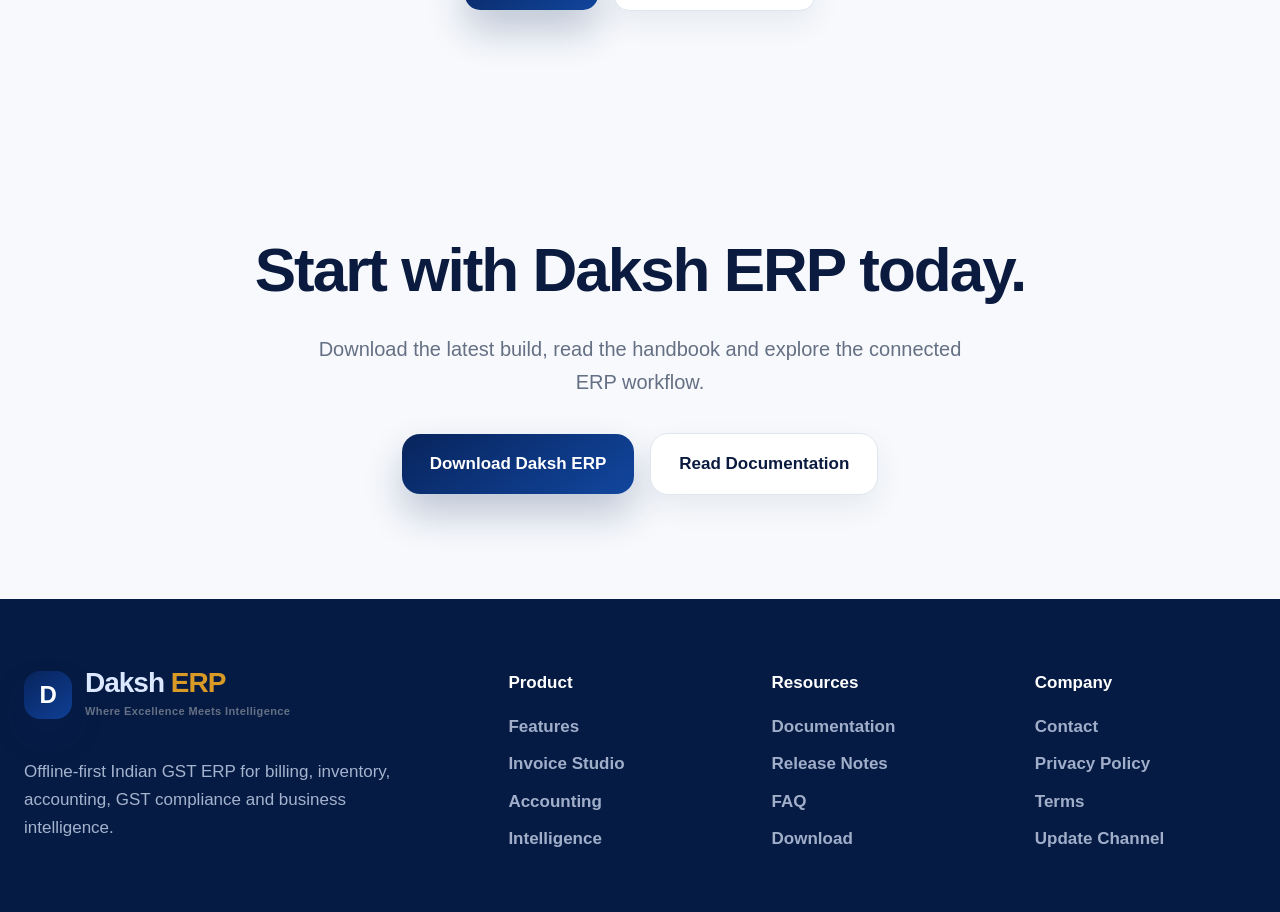
==== commit 4cba0070: "Add files via upload" ====
--- a/index.html
+++ b/index.html
@@ -1,305 +1,99 @@
 <!doctype html>
 <html lang="en" data-theme="light">
 <head>
-  <meta charset="utf-8" />
-  <meta name="viewport" content="width=device-width, initial-scale=1" />
+  <meta charset="utf-8">
+  <meta name="viewport" content="width=device-width,initial-scale=1">
   <title>Daksh ERP — Where Excellence Meets Intelligence</title>
-  <meta name="description" content="Daksh ERP is an offline-first Indian GST ERP for billing, invoices, inventory, accounting, GST compliance, backup and business intelligence." />
-  <link rel="stylesheet" href="assets/css/style.css" />
+  <meta name="description" content="Daksh ERP is a modern offline-first Indian GST ERP for billing, invoices, inventory, accounting, GST compliance, backup and business intelligence.">
+  <meta property="og:title" content="Daksh ERP — Where Excellence Meets Intelligence">
+  <meta property="og:description" content="Offline-first Indian GST ERP for billing, inventory, accounting, GST compliance, backup and business intelligence.">
+  <meta property="og:type" content="website">
+  <link rel="stylesheet" href="assets/css/style.css">
 </head>
-
 <body>
-  <header class="site-header">
-    <div class="container nav-shell">
-      <a class="brand" href="index.html">
-        <span class="brand-mark">D</span>
-        <span>
-          <strong>Daksh <em>ERP</em></strong>
-          <small>Intelligent · Connected · Reliable</small>
-        </span>
-      </a>
-
-      <button class="mobile-menu-btn" id="mobileMenuBtn">☰</button>
-
-      <nav class="main-nav" id="mainNav">
-        <a href="index.html" class="active" data-i18n="nav.home">Home</a>
-        <a href="features.html" data-i18n="nav.features">Features</a>
-        <a href="invoices.html" data-i18n="nav.invoices">Invoices</a>
-        <a href="accounting.html" data-i18n="nav.accounting">Accounting</a>
-        <a href="intelligence.html" data-i18n="nav.intelligence">Intelligence</a>
-        <a href="pricing.html" data-i18n="nav.pricing">Pricing</a>
-        <a href="download.html" data-i18n="nav.download">Download</a>
-      </nav>
-
-      <div class="nav-actions">
-        <button class="chip-btn" id="langToggle">हिन्दी</button>
-        <button class="chip-btn" id="themeToggle">🌙</button>
-        <a class="btn btn-primary nav-download" href="download.html" data-i18n="cta.download">Download Daksh ERP</a>
+<header class="site-header">
+  <div class="container nav-shell">
+    <a class="brand" href="index.html"><span class="brand-mark">D</span><span><strong>Daksh <em>ERP</em></strong><small>Intelligent · Connected · Reliable</small></span></a>
+    <button class="mobile-menu-btn" id="mobileMenuButton">☰</button>
+    <nav class="main-nav" id="mainNavigation">
+      <a href="index.html" class="active">Home</a><a href="features.html">Features</a><a href="invoices.html">Invoices</a><a href="accounting.html">Accounting</a><a href="intelligence.html">Intelligence</a><a href="pricing.html">Pricing</a><a href="download.html">Download</a>
+    </nav>
+    <div class="nav-actions"><button class="chip-btn" id="languageToggle">हिन्दी</button><button class="chip-btn" id="themeToggle">🌙</button><a class="btn btn-primary nav-download" href="download.html">Download Daksh ERP</a></div>
+  </div>
+</header>
+<main>
+<section class="premium-hero">
+  <div class="hero-orb hero-orb-one"></div><div class="hero-orb hero-orb-two"></div>
+  <div class="container premium-hero-grid">
+    <div class="premium-hero-copy fade-in-up">
+      <div class="eyebrow">Offline-first Indian GST ERP</div>
+      <h1>Daksh <span>ERP</span></h1>
+      <h2>Where Excellence Meets Intelligence</h2>
+      <p>A connected ERP ecosystem for billing, purchase, inventory, accounting, GST compliance, dashboards, backup and business intelligence — designed for real Indian business workflows.</p>
+      <div class="hero-actions"><a class="btn btn-primary btn-large" href="download.html">Download Daksh ERP</a><a class="btn btn-outline btn-large" href="features.html">Explore Features</a></div>
+      <div class="trust-badges"><span>Offline First</span><span>GST Ready</span><span>Modern UI</span><span>Automatic Backup</span><span>Invoice Studio</span></div>
+    </div>
+    <div class="premium-hero-visual fade-in-up delay-1">
+      <div class="floating-chip invoice-chip"><strong>A4 · A5 · Thermal</strong><span>Invoice Studio</span></div>
+      <div class="floating-chip gst-chip"><strong>GST Ready</strong><span>HSN · Tax · Reports</span></div>
+      <div class="floating-chip backup-chip"><strong>Backup Safe</strong><span>Recovery-ready design</span></div>
+      <div class="erp-window">
+        <div class="erp-window-top"><div class="window-dots"><i></i><i></i><i></i></div><strong>Executive Dashboard</strong><span>FY 2026-27</span></div>
+        <div class="erp-dashboard-layout">
+          <aside class="erp-side"><b>Daksh ERP</b><span>Dashboard</span><span>Sales</span><span>Purchase</span><span>Inventory</span><span>Accounting</span><span>GST</span></aside>
+          <section class="erp-main">
+            <div class="mini-kpi-grid"><div class="mini-kpi"><small>Sales</small><strong>₹12.5L</strong><span class="positive">↑ 12%</span></div><div class="mini-kpi"><small>Receivables</small><strong>₹3.8L</strong><span>Pending</span></div><div class="mini-kpi"><small>GST</small><strong>₹45K</strong><span>Ready</span></div><div class="mini-kpi"><small>Stock Alerts</small><strong>08</strong><span>Items</span></div></div>
+            <div class="analytics-card"><div><small>Weekly Sales</small><b>Business Trend</b></div><div class="hero-bars"><i style="height:40%"></i><i style="height:64%"></i><i style="height:52%"></i><i style="height:82%"></i><i style="height:74%"></i><i style="height:96%"></i><i style="height:78%"></i></div></div>
+            <div class="business-health-card"><div><small>Business Health Score</small><strong>78/100</strong></div><div class="health-ring">78</div></div>
+          </section>
+        </div>
       </div>
     </div>
-  </header>
+  </div>
+</section>
 
-  <main>
-    <section class="hero-section">
-      <div class="container hero-grid">
-        <div class="hero-copy">
-          <div class="eyebrow">Intelligent · Connected · Reliable</div>
-          <h1>Daksh <span>ERP</span></h1>
-          <h2 data-i18n="hero.tagline">Where Excellence Meets Intelligence</h2>
-          <p data-i18n="hero.description">
-            A connected ERP ecosystem for billing, purchase, inventory, accounting, GST compliance, dashboards, backup and business intelligence.
-          </p>
+<section class="premium-philosophy"><div class="container"><div class="philosophy-card fade-in-up"><span class="section-tag">Product Philosophy</span><h2>Professional enough for accountants. Simple enough for business owners.</h2><p>Daksh ERP is designed with a modern workflow-oriented interface, clear navigation and connected business logic so teams can work confidently without unnecessary complexity.</p></div></div></section>
 
-          <div class="hero-actions">
-            <a class="btn btn-primary btn-large" href="download.html" data-i18n="cta.download">Download Daksh ERP</a>
-            <a class="btn btn-outline btn-large" href="features.html" data-i18n="cta.explore">Explore Features</a>
-          </div>
+<section class="section premium-invoice-showcase">
+  <div class="container">
+    <div class="section-heading"><span class="section-tag">Invoice Design Studio</span><h2>Create documents that represent your business.</h2><p>Professional invoice workflows for A4, A5, 3 inch thermal and 4 inch thermal printing with GST, QR, branding and numbering controls.</p></div>
+    <div class="invoice-studio-grid">
+      <div class="invoice-gallery">
+        <article class="invoice-card-preview invoice-a4"><span>Standard GST Full</span><h3>TAX INVOICE</h3><p>GSTIN · HSN · Tax Summary · QR · Bank Details</p><div class="invoice-lines"><i></i><i></i><i></i><i></i></div></article>
+        <article class="invoice-card-preview invoice-premium"><span>Premium Corporate</span><h3>Professional Layout</h3><p>Logo · Signature · Terms · Customer Details</p><div class="invoice-lines"><i></i><i></i><i></i></div></article>
+        <article class="invoice-card-preview invoice-thermal"><span>Thermal 3&quot; / 4&quot;</span><h3>Retail Bill</h3><p>Fast billing output for compact printing</p><div class="invoice-lines"><i></i><i></i></div></article>
+      </div>
+      <div class="invoice-feature-list"><div><strong>A4 & A5</strong><span>Detailed business invoice formats</span></div><div><strong>3&quot; & 4&quot; Thermal</strong><span>Compact retail print workflows</span></div><div><strong>GST Documents</strong><span>Tax invoice, quotation, proforma and challan</span></div><div><strong>Credit / Debit Notes</strong><span>Structured commercial adjustment workflows</span></div><div><strong>Branding</strong><span>Logo, signature, bank details and terms</span></div><div><strong>UPI QR</strong><span>Payment-friendly invoice presentation</span></div><div><strong>FY-wise Numbering</strong><span>Financial-year-aware document series</span></div></div>
+    </div>
+    <div class="hero-actions center"><a class="btn btn-primary" href="invoices.html">Explore Invoice Studio</a><a class="btn btn-outline" href="download.html">Download Daksh ERP</a></div>
+  </div>
+</section>
 
-          <div class="trust-badges">
-            <span>Offline First</span>
-            <span>GST Ready</span>
-            <span>Modern UI</span>
-            <span>Automatic Backup</span>
-            <span>Made for Indian Businesses</span>
-          </div>
-        </div>
+<section class="section soft"><div class="container"><div class="section-heading"><span class="section-tag">Connected ERP Workflows</span><h2>Daily transactions stay connected.</h2><p>Sales and purchase activity flows into inventory, accounting, GST and reports.</p></div><div class="premium-workflow-grid"><article class="workflow-chain"><h3>Sales Flow</h3><div>Sales Invoice</div><b>→</b><div>Inventory Update</div><b>→</b><div>Accounting Entry</div><b>→</b><div>GST Data</div><b>→</b><div>Reports</div></article><article class="workflow-chain"><h3>Purchase Flow</h3><div>Purchase Invoice</div><b>→</b><div>Stock Increase</div><b>→</b><div>ITC Capture</div><b>→</b><div>Supplier Ledger</div><b>→</b><div>Dashboard</div></article></div></div></section>
 
-        <div class="hero-visual">
-          <div class="dashboard-mockup">
-            <div class="mockup-top">
-              <strong>Executive Dashboard</strong>
-              <span>FY 2026-27</span>
-            </div>
+<section class="section"><div class="container"><div class="section-heading"><span class="section-tag">Core Modules</span><h2>Everything needed for structured business operations.</h2><p>A complete ERP foundation for billing, inventory, accounting, GST and business intelligence.</p></div><div class="card-grid three">
+<article class="feature-card"><div class="icon">🧾</div><h3>Billing & Sales</h3><p>GST invoices, quotations, challans, credit notes, debit notes and outstanding tracking.</p></article>
+<article class="feature-card"><div class="icon">🛒</div><h3>Purchase Management</h3><p>Supplier invoices, stock inward, ITC visibility and supplier payables.</p></article>
+<article class="feature-card"><div class="icon">📦</div><h3>Inventory Control</h3><p>Items, HSN, stock movement, valuation and inventory reports.</p></article>
+<article class="feature-card"><div class="icon">📘</div><h3>Accounting Engine</h3><p>Vouchers, ledgers, day book, cash book, bank book and financial reports.</p></article>
+<article class="feature-card"><div class="icon">🛡️</div><h3>GST Compliance</h3><p>GST calculation, HSN summary, GSTR-1 foundation and filing readiness.</p></article>
+<article class="feature-card"><div class="icon">🔎</div><h3>GSTR-2B Reconciliation</h3><p>Import 2B Excel, match purchase records and review ITC risks.</p></article>
+<article class="feature-card"><div class="icon">📊</div><h3>Executive Dashboard</h3><p>Business health, sales, purchase, outstanding, GST and inventory signals.</p></article>
+<article class="feature-card"><div class="icon">💾</div><h3>Backup & Data Protection</h3><p>Offline-first storage, backup workflows and recovery-ready architecture.</p></article>
+<article class="feature-card"><div class="icon">🧠</div><h3>AI Business Simulator</h3><p>Practical what-if questions in Hindi, English or Hinglish.</p></article>
+</div></div></section>
 
-            <div class="kpi-grid">
-              <div class="kpi-card">
-                <small>Sales</small>
-                <strong>₹12.5L</strong>
-                <span class="positive">↑ 12% this month</span>
-              </div>
-              <div class="kpi-card">
-                <small>Purchase</small>
-                <strong>₹8.2L</strong>
-                <span class="negative">↓ 5% this month</span>
-              </div>
-              <div class="kpi-card">
-                <small>Receivables</small>
-                <strong>₹3.8L</strong>
-                <span>Outstanding</span>
-              </div>
-              <div class="kpi-card">
-                <small>GST Liability</small>
-                <strong>₹45K</strong>
-                <span>This Month</span>
-              </div>
-            </div>
+<section class="section premium-ux-section"><div class="container split-grid"><div><span class="section-tag">Modern User Experience</span><h2>Built to reduce the learning curve.</h2><p>Daksh ERP focuses on clear navigation, organized screens and practical workflows so new users and accountants can work without unnecessary friction.</p><ul class="tick-list"><li>Modern interface</li><li>Reduced learning curve</li><li>Clear navigation</li><li>Hindi and English support</li><li>Accountant friendly</li><li>Business owner friendly</li></ul></div><div class="ux-panel"><div><strong>Clear Screens</strong><span>Common actions placed where users expect them.</span></div><div><strong>Structured Reports</strong><span>Accounting and business review without scattered data.</span></div><div><strong>Workflow Focus</strong><span>Billing, stock, GST and accounting stay connected.</span></div><div><strong>Indian Business Context</strong><span>GST, HSN, UPI, thermal printing and local operations.</span></div></div></div></section>
 
-            <div class="chart-card">
-              <small>Weekly Sales Trend</small>
-              <div class="bars">
-                <i style="height:42%"></i>
-                <i style="height:68%"></i>
-                <i style="height:55%"></i>
-                <i style="height:82%"></i>
-                <i style="height:72%"></i>
-                <i style="height:95%"></i>
-                <i style="height:78%"></i>
-              </div>
-            </div>
+<section class="section soft"><div class="container"><div class="section-heading"><span class="section-tag">Business Intelligence</span><h2>Understand your business beyond reports.</h2><p>Review business health, cashflow signals, recovery pressure, GST readiness and what-if scenarios.</p></div><div class="intelligence-grid"><div class="intel-score-card"><small>Business Health</small><strong>78/100</strong><div class="health-bar"><span></span></div><p>Good · Monitoring recommended</p></div><div class="scenario-card"><h3>What-if Simulator</h3><p>“What if sales drop by 10%?”</p><p>“What if price increases by 5%?”</p><p>“What if recovery improves?”</p></div><div class="signal-card"><strong>Cashflow Signals</strong><span>Track money movement and pressure areas.</span></div><div class="signal-card"><strong>GST Readiness</strong><span>Review tax visibility and attention areas.</span></div><div class="signal-card"><strong>Recovery Tracking</strong><span>Understand receivable pressure.</span></div></div></div></section>
 
-            <div class="health-card">
-              <small>Business Health Score</small>
-              <div class="health-bar"><span></span></div>
-              <p><b>78/100</b> · Good</p>
-            </div>
-          </div>
-        </div>
-      </div>
-    </section>
+<section class="section trust-section"><div class="container split-grid"><div><span class="section-tag">Trust & Data Control</span><h2>Your business data stays under your control.</h2><p>Daksh ERP is designed for local business operations with offline-first data control, automatic backup thinking and audit-friendly workflows.</p></div><div class="trust-panel"><div><strong>Offline-first</strong><span>Daily work without mandatory cloud dependency.</span></div><div><strong>Local Data Ownership</strong><span>Business records remain in the installed environment.</span></div><div><strong>Automatic Backup</strong><span>Recovery-ready architecture for safer operations.</span></div><div><strong>Audit Visibility</strong><span>Structured records for review and confidence.</span></div></div></div></section>
 
-    <section class="quote-section">
-      <div class="container">
-        <h2>Professional enough for accountants. Simple enough for business owners.</h2>
-        <p>
-          Daksh ERP uses a modern workflow-oriented interface to reduce the learning curve and help business owners, staff and accountants work with confidence.
-        </p>
-      </div>
-    </section>
+<section class="section pricing-preview-section"><div class="container"><div class="section-heading"><span class="section-tag">Plans</span><h2>Start simple. Grow into complete ERP.</h2><p>Choose a plan based on your current workflow and future business needs.</p></div><div class="price-grid"><article class="price-card"><span class="section-tag">Lifetime</span><h3>Basic</h3><div class="price">₹9,999</div><p>GST invoicing, masters, reports and invoice designing.</p></article><article class="price-card highlight"><span class="section-tag">Annual</span><h3>Professional</h3><div class="price">₹5,999 / year</div><p>Sales, purchase, inventory, accounting, GST, dashboard and intelligence.</p></article><article class="price-card"><span class="section-tag">Future</span><h3>Enterprise</h3><div class="price">Contact Us</div><p>Advanced deployment and organizational features roadmap.</p></article></div><div class="notice-box plan-note"><strong>Professional expiry rule:</strong> After Professional subscription expiry, Basic lifetime features continue. Historical Professional records remain available for view, print and export. New entries in expired Professional-only modules become restricted.</div><div class="hero-actions center"><a class="btn btn-primary" href="pricing.html">View Pricing</a><a class="btn btn-outline" href="download.html">Download Daksh ERP</a></div></div></section>
 
-    <section class="section">
-      <div class="container">
-        <div class="section-heading">
-          <span class="section-tag">User Experience</span>
-          <h2>Designed for Real Users</h2>
-          <p>A modern interface built around how people actually work every day.</p>
-        </div>
-
-        <div class="card-grid four">
-          <article class="feature-card"><div class="icon">🎨</div><h3>Modern Interface</h3><p>Clean, intuitive and professional layouts for daily business work.</p></article>
-          <article class="feature-card"><div class="icon">📚</div><h3>Reduced Learning Curve</h3><p>Structured workflows help users find actions without confusion.</p></article>
-          <article class="feature-card"><div class="icon">🧭</div><h3>Clear Navigation</h3><p>Organized menus, clear sections and consistent screen behavior.</p></article>
-          <article class="feature-card"><div class="icon">🌐</div><h3>Hindi & English Support</h3><p>Designed for Indian teams that prefer practical language support.</p></article>
-        </div>
-      </div>
-    </section>
-
-    <section class="section soft">
-      <div class="container">
-        <div class="section-heading">
-          <span class="section-tag">Complete Solution</span>
-          <h2>Core Modules</h2>
-          <p>Everything needed to run billing, accounting, inventory and GST workflows in one connected system.</p>
-        </div>
-
-        <div class="card-grid three" id="homeFeatureGrid"></div>
-      </div>
-    </section>
-
-    <section class="section">
-      <div class="container split-grid">
-        <div>
-          <span class="section-tag">Invoice Design Studio</span>
-          <h2>Create documents that represent your business.</h2>
-          <p>
-            Daksh ERP supports professional invoice layouts for A4, A5, 3 inch thermal and 4 inch thermal printing with GST, QR, branding and numbering controls.
-          </p>
-
-          <ul class="tick-list">
-            <li>GST Tax Invoice, Quotation and Proforma Invoice</li>
-            <li>Delivery Challan, Credit Note and Debit Note</li>
-            <li>Standard GST, Premium Corporate, Modern Sidebar and Designer Texture templates</li>
-            <li>Logo, signature, bank details, UPI QR and terms</li>
-            <li>Financial-year-wise numbering and print profiles</li>
-          </ul>
-
-          <a class="btn btn-primary" href="invoices.html">Explore Invoice Studio</a>
-        </div>
-
-        <div class="invoice-preview-stack">
-          <div class="invoice-preview a4">
-            <span>Standard GST</span>
-            <h4>TAX INVOICE</h4>
-            <p>Logo · GSTIN · HSN · Tax Summary · QR</p>
-          </div>
-          <div class="invoice-preview premium">
-            <span>Premium Corporate</span>
-            <h4>Professional Layout</h4>
-            <p>A4 / A5 ready business presentation.</p>
-          </div>
-          <div class="invoice-preview thermal">
-            <span>Thermal</span>
-            <h4>3&quot; / 4&quot; Print</h4>
-            <p>Fast retail billing output.</p>
-          </div>
-        </div>
-      </div>
-    </section>
-
-    <section class="section soft">
-      <div class="container">
-        <div class="section-heading">
-          <span class="section-tag">Connected Workflows</span>
-          <h2>Operations stay connected</h2>
-          <p>Daily transactions flow into inventory, accounting, GST and reports.</p>
-        </div>
-
-        <div class="workflow-grid">
-          <div class="workflow-card">
-            <h3>Sales Flow</h3>
-            <div class="flow-step">Sales Invoice</div>
-            <b>↓</b>
-            <div class="flow-step">Inventory Update</div>
-            <b>↓</b>
-            <div class="flow-step">Accounting Entry</div>
-            <b>↓</b>
-            <div class="flow-step">GST Data</div>
-            <b>↓</b>
-            <div class="flow-step">Reports</div>
-          </div>
-
-          <div class="workflow-card">
-            <h3>Purchase Flow</h3>
-            <div class="flow-step">Purchase Invoice</div>
-            <b>↓</b>
-            <div class="flow-step">Stock Increase</div>
-            <b>↓</b>
-            <div class="flow-step">ITC Capture</div>
-            <b>↓</b>
-            <div class="flow-step">Supplier Ledger</div>
-            <b>↓</b>
-            <div class="flow-step">Dashboard</div>
-          </div>
-        </div>
-      </div>
-    </section>
-
-    <section class="section trust-section">
-      <div class="container split-grid">
-        <div>
-          <span class="section-tag">Offline First</span>
-          <h2>Your business data stays under your control.</h2>
-          <p>
-            Daksh ERP is designed for local business operations with no mandatory cloud dependency for daily work.
-          </p>
-        </div>
-
-        <div class="trust-panel">
-          <div><strong>Local Data Ownership</strong><span>Business records remain in the installed environment.</span></div>
-          <div><strong>Automatic Backup</strong><span>Backup-ready architecture for safer operations.</span></div>
-          <div><strong>GST Ready</strong><span>Structured tax and HSN workflows for Indian businesses.</span></div>
-          <div><strong>Audit Visibility</strong><span>Connected records for review and confidence.</span></div>
-        </div>
-      </div>
-    </section>
-
-    <section class="section cta-section">
-      <div class="container">
-        <h2>Start with Daksh ERP today.</h2>
-        <p>Download the testing build, review the handbook and explore the connected ERP workflow.</p>
-        <div class="hero-actions center">
-          <a class="btn btn-primary btn-large" href="download.html">Download Daksh ERP</a>
-          <a class="btn btn-outline btn-large" href="documentation.html">Read Documentation</a>
-        </div>
-      </div>
-    </section>
-  </main>
-
-  <footer class="site-footer">
-    <div class="container footer-grid">
-      <div>
-        <a class="brand footer-brand" href="index.html">
-          <span class="brand-mark">D</span>
-          <span><strong>Daksh <em>ERP</em></strong><small>Where Excellence Meets Intelligence</small></span>
-        </a>
-        <p>Offline-first Indian GST ERP for billing, inventory, accounting, GST compliance and business intelligence.</p>
-      </div>
-
-      <div>
-        <h4>Product</h4>
-        <a href="features.html">Features</a>
-        <a href="invoices.html">Invoice Studio</a>
-        <a href="accounting.html">Accounting</a>
-        <a href="intelligence.html">Intelligence</a>
-      </div>
-
-      <div>
-        <h4>Resources</h4>
-        <a href="documentation.html">Documentation</a>
-        <a href="releases.html">Release Notes</a>
-        <a href="faq.html">FAQ</a>
-        <a href="download.html">Download</a>
-      </div>
-
-      <div>
-        <h4>Company</h4>
-        <a href="contact.html">Contact</a>
-        <a href="privacy.html">Privacy Policy</a>
-        <a href="terms.html">Terms</a>
-        <a href="updates/version.json">Update Channel</a>
-      </div>
-    </div>
-  </footer>
-
-  <script src="assets/js/app.js"></script>
+<section class="section cta-section"><div class="container"><h2>Start with Daksh ERP today.</h2><p>Download the latest build, read the handbook and explore the connected ERP workflow.</p><div class="hero-actions center"><a class="btn btn-primary btn-large" href="download.html">Download Daksh ERP</a><a class="btn btn-outline btn-large" href="documentation.html">Read Documentation</a></div></div></section>
+</main>
+<footer class="site-footer"><div class="container footer-grid"><div><a class="brand footer-brand" href="index.html"><span class="brand-mark">D</span><span><strong>Daksh <em>ERP</em></strong><small>Where Excellence Meets Intelligence</small></span></a><p>Offline-first Indian GST ERP for billing, inventory, accounting, GST compliance and business intelligence.</p></div><div><h4>Product</h4><a href="features.html">Features</a><a href="invoices.html">Invoice Studio</a><a href="accounting.html">Accounting</a><a href="intelligence.html">Intelligence</a></div><div><h4>Resources</h4><a href="documentation.html">Documentation</a><a href="releases.html">Release Notes</a><a href="faq.html">FAQ</a><a href="download.html">Download</a></div><div><h4>Company</h4><a href="contact.html">Contact</a><a href="privacy.html">Privacy Policy</a><a href="terms.html">Terms</a><a href="updates/version.json">Update Channel</a></div></div></footer>
+<script src="assets/js/app.js"></script>
 </body>
-</html>
+</html>
--- a/assets/css/style.css
+++ b/assets/css/style.css
@@ -0,0 +1,1249 @@
+:root {
+  --bg: #f7f9fc;
+  --bg-soft: #eef3f9;
+  --surface: #ffffff;
+  --surface-2: #f3f6fb;
+  --text: #0b1b3f;
+  --muted: #657084;
+  --muted-2: #8a94a6;
+  --border: #dfe6f0;
+  --primary: #08245c;
+  --primary-2: #0f3f95;
+  --accent: #d99a26;
+  --accent-2: #f0b64d;
+  --green: #16b981;
+  --red: #e15b64;
+  --shadow: 0 24px 70px rgba(8, 36, 92, 0.12);
+  --shadow-soft: 0 14px 40px rgba(8, 36, 92, 0.08);
+  --radius-xl: 32px;
+  --radius-lg: 24px;
+  --radius-md: 18px;
+  --radius-sm: 12px;
+  --container: 1240px;
+  --header-height: 82px;
+  --transition: 220ms ease;
+}
+
+[data-theme="dark"] {
+  --bg: #07111f;
+  --bg-soft: #0b1728;
+  --surface: #0d1a2d;
+  --surface-2: #13233a;
+  --text: #f5f7fb;
+  --muted: #b4bfce;
+  --muted-2: #8794a8;
+  --border: #20314b;
+  --primary: #8cb6ff;
+  --primary-2: #a8c7ff;
+  --accent: #f2b84d;
+  --accent-2: #ffd16f;
+  --green: #56d99b;
+  --red: #ff7b86;
+  --shadow: 0 28px 80px rgba(0, 0, 0, 0.42);
+  --shadow-soft: 0 16px 45px rgba(0, 0, 0, 0.28);
+}
+
+* {
+  box-sizing: border-box;
+}
+
+html {
+  scroll-behavior: smooth;
+}
+
+body {
+  margin: 0;
+  background:
+    radial-gradient(circle at 10% 0%, rgba(217, 154, 38, 0.10), transparent 28%),
+    radial-gradient(circle at 90% 0%, rgba(8, 36, 92, 0.10), transparent 32%),
+    var(--bg);
+  color: var(--text);
+  font-family: Inter, "Segoe UI", Roboto, Arial, sans-serif;
+  font-size: 17px;
+  line-height: 1.65;
+  -webkit-font-smoothing: antialiased;
+  transition: background var(--transition), color var(--transition);
+}
+
+body.no-scroll {
+  overflow: hidden;
+}
+
+a {
+  color: inherit;
+  text-decoration: none;
+}
+
+button,
+input,
+textarea,
+select {
+  font: inherit;
+}
+
+img {
+  max-width: 100%;
+  display: block;
+}
+
+.container {
+  width: min(var(--container), calc(100% - 48px));
+  margin-inline: auto;
+}
+
+.site-header {
+  position: sticky;
+  top: 0;
+  z-index: 100;
+  min-height: var(--header-height);
+  background: rgba(247, 249, 252, 0.82);
+  border-bottom: 1px solid rgba(223, 230, 240, 0.85);
+  backdrop-filter: blur(18px);
+  -webkit-backdrop-filter: blur(18px);
+}
+
+[data-theme="dark"] .site-header {
+  background: rgba(7, 17, 31, 0.84);
+  border-bottom-color: rgba(32, 49, 75, 0.9);
+}
+
+.nav-shell {
+  min-height: var(--header-height);
+  display: flex;
+  align-items: center;
+  justify-content: space-between;
+  gap: 22px;
+}
+
+.brand {
+  display: inline-flex;
+  align-items: center;
+  gap: 13px;
+  flex-shrink: 0;
+}
+
+.brand-mark {
+  width: 48px;
+  height: 48px;
+  border-radius: 16px;
+  display: grid;
+  place-items: center;
+  color: #ffffff;
+  background: linear-gradient(145deg, #08245c, #0f3f95);
+  box-shadow: 0 18px 32px rgba(8, 36, 92, 0.22);
+  font-size: 24px;
+  font-weight: 900;
+  letter-spacing: -0.5px;
+}
+
+.brand strong {
+  display: block;
+  font-size: 28px;
+  line-height: 1;
+  letter-spacing: -1px;
+}
+
+.brand em {
+  font-style: normal;
+  color: var(--accent);
+}
+
+.brand small {
+  display: block;
+  margin-top: 5px;
+  font-size: 11px;
+  color: var(--muted);
+  font-weight: 700;
+  letter-spacing: 0.4px;
+}
+
+.main-nav {
+  display: flex;
+  align-items: center;
+  justify-content: center;
+  gap: 22px;
+  font-size: 14px;
+  color: var(--muted);
+  font-weight: 800;
+}
+
+.main-nav a {
+  position: relative;
+  padding: 10px 0;
+}
+
+.main-nav a::after {
+  content: "";
+  position: absolute;
+  left: 0;
+  right: 100%;
+  bottom: 4px;
+  height: 2px;
+  border-radius: 99px;
+  background: var(--accent);
+  transition: right var(--transition);
+}
+
+.main-nav a:hover,
+.main-nav a.active {
+  color: var(--text);
+}
+
+.main-nav a:hover::after,
+.main-nav a.active::after {
+  right: 0;
+}
+
+.nav-actions {
+  display: flex;
+  align-items: center;
+  gap: 10px;
+}
+
+.mobile-menu-btn,
+.chip-btn,
+.btn {
+  border: 0;
+  cursor: pointer;
+}
+
+.mobile-menu-btn {
+  display: none;
+  width: 44px;
+  height: 44px;
+  border-radius: 14px;
+  background: var(--surface);
+  color: var(--text);
+  border: 1px solid var(--border);
+  font-size: 22px;
+}
+
+.chip-btn {
+  min-width: 44px;
+  height: 42px;
+  padding: 0 14px;
+  border-radius: 999px;
+  background: var(--surface);
+  color: var(--text);
+  border: 1px solid var(--border);
+  box-shadow: 0 8px 22px rgba(8, 36, 92, 0.05);
+  font-weight: 900;
+  transition: transform var(--transition), border-color var(--transition), background var(--transition);
+}
+
+.chip-btn:hover {
+  transform: translateY(-2px);
+  border-color: rgba(217, 154, 38, 0.65);
+}
+
+.btn {
+  display: inline-flex;
+  align-items: center;
+  justify-content: center;
+  gap: 10px;
+  min-height: 48px;
+  padding: 13px 22px;
+  border-radius: 15px;
+  font-size: 15px;
+  font-weight: 900;
+  transition: transform var(--transition), box-shadow var(--transition), background var(--transition), border-color var(--transition);
+  white-space: nowrap;
+}
+
+.btn:hover {
+  transform: translateY(-2px);
+}
+
+.btn-large {
+  min-height: 58px;
+  padding: 16px 28px;
+  border-radius: 18px;
+  font-size: 17px;
+}
+
+.btn-primary {
+  color: #ffffff;
+  background: linear-gradient(145deg, #08245c, #11469e);
+  box-shadow: 0 20px 38px rgba(8, 36, 92, 0.24);
+}
+
+.btn-primary:hover {
+  box-shadow: 0 24px 48px rgba(8, 36, 92, 0.32);
+}
+
+.btn-outline {
+  color: var(--text);
+  background: var(--surface);
+  border: 1px solid var(--border);
+  box-shadow: 0 12px 30px rgba(8, 36, 92, 0.07);
+}
+
+.btn-outline:hover {
+  border-color: rgba(217, 154, 38, 0.7);
+}
+
+.hero-section {
+  padding: 88px 0 82px;
+}
+
+.hero-grid {
+  display: grid;
+  grid-template-columns: 1.02fr 0.98fr;
+  align-items: center;
+  gap: 58px;
+}
+
+.eyebrow,
+.section-tag {
+  display: inline-flex;
+  align-items: center;
+  gap: 9px;
+  padding: 9px 15px;
+  border-radius: 999px;
+  color: var(--primary);
+  background: rgba(255, 255, 255, 0.78);
+  border: 1px solid var(--border);
+  box-shadow: 0 12px 32px rgba(8, 36, 92, 0.06);
+  font-size: 14px;
+  font-weight: 900;
+}
+
+[data-theme="dark"] .eyebrow,
+[data-theme="dark"] .section-tag {
+  background: rgba(13, 26, 45, 0.86);
+}
+
+.section-tag::before {
+  content: "";
+  width: 9px;
+  height: 9px;
+  border-radius: 999px;
+  background: var(--accent);
+  box-shadow: 0 0 0 5px rgba(217, 154, 38, 0.12);
+}
+
+.hero-copy h1 {
+  margin: 24px 0 8px;
+  font-size: clamp(58px, 7.2vw, 98px);
+  line-height: 0.95;
+  letter-spacing: -4px;
+}
+
+.hero-copy h1 span {
+  color: var(--accent);
+}
+
+.hero-copy h2 {
+  margin: 0 0 22px;
+  font-size: clamp(30px, 3.2vw, 46px);
+  line-height: 1.18;
+  letter-spacing: -1.4px;
+  color: var(--accent);
+}
+
+.hero-copy p {
+  max-width: 680px;
+  color: var(--muted);
+  font-size: 20px;
+  line-height: 1.8;
+  margin: 0;
+}
+
+.hero-actions {
+  display: flex;
+  align-items: center;
+  gap: 16px;
+  flex-wrap: wrap;
+  margin-top: 34px;
+}
+
+.hero-actions.center {
+  justify-content: center;
+}
+
+.trust-badges {
+  display: flex;
+  gap: 10px;
+  flex-wrap: wrap;
+  margin-top: 28px;
+}
+
+.trust-badges span {
+  display: inline-flex;
+  align-items: center;
+  min-height: 38px;
+  padding: 8px 13px;
+  border-radius: 999px;
+  background: var(--surface);
+  border: 1px solid var(--border);
+  color: var(--muted);
+  font-size: 13px;
+  font-weight: 900;
+}
+
+.hero-visual {
+  position: relative;
+}
+
+.hero-visual::before {
+  content: "";
+  position: absolute;
+  inset: -34px;
+  border-radius: 44px;
+  background:
+    radial-gradient(circle at 20% 20%, rgba(217, 154, 38, 0.22), transparent 34%),
+    radial-gradient(circle at 85% 75%, rgba(8, 36, 92, 0.20), transparent 35%);
+  filter: blur(8px);
+  z-index: -1;
+}
+
+.dashboard-mockup {
+  background: rgba(255, 255, 255, 0.88);
+  border: 1px solid var(--border);
+  border-radius: 34px;
+  padding: 24px;
+  box-shadow: var(--shadow);
+  backdrop-filter: blur(20px);
+}
+
+[data-theme="dark"] .dashboard-mockup {
+  background: rgba(13, 26, 45, 0.92);
+}
+
+.mockup-top {
+  display: flex;
+  justify-content: space-between;
+  align-items: center;
+  padding-bottom: 18px;
+  border-bottom: 1px solid var(--border);
+  margin-bottom: 18px;
+}
+
+.mockup-top strong {
+  font-size: 20px;
+}
+
+.mockup-top span {
+  color: var(--muted-2);
+}
+
+.kpi-grid {
+  display: grid;
+  grid-template-columns: repeat(2, 1fr);
+  gap: 14px;
+}
+
+.kpi-card,
+.chart-card,
+.health-card,
+.feature-card,
+.workflow-card,
+.trust-panel,
+.invoice-preview,
+.price-card,
+.faq-item,
+.info-card {
+  background: var(--surface);
+  border: 1px solid var(--border);
+  border-radius: var(--radius-lg);
+  box-shadow: var(--shadow-soft);
+}
+
+.kpi-card {
+  padding: 18px;
+  min-height: 140px;
+}
+
+.kpi-card small,
+.chart-card small,
+.health-card small {
+  display: block;
+  color: var(--muted-2);
+  font-size: 13px;
+  font-weight: 900;
+  text-transform: uppercase;
+  letter-spacing: 0.08em;
+}
+
+.kpi-card strong {
+  display: block;
+  margin: 10px 0 4px;
+  color: var(--text);
+  font-size: 34px;
+  letter-spacing: -1.4px;
+}
+
+.kpi-card span {
+  color: var(--muted);
+  font-size: 14px;
+  font-weight: 800;
+}
+
+.positive {
+  color: var(--green) !important;
+}
+
+.negative {
+  color: var(--red) !important;
+}
+
+.chart-card,
+.health-card {
+  margin-top: 14px;
+  padding: 18px;
+}
+
+.bars {
+  height: 105px;
+  display: flex;
+  align-items: end;
+  gap: 12px;
+  padding-top: 22px;
+}
+
+.bars i {
+  flex: 1;
+  min-width: 18px;
+  border-radius: 10px 10px 4px 4px;
+  background: linear-gradient(180deg, #11469e, #08245c);
+}
+
+.health-bar {
+  height: 14px;
+  margin: 20px 0 10px;
+  border-radius: 999px;
+  background: var(--surface-2);
+  overflow: hidden;
+}
+
+.health-bar span {
+  display: block;
+  width: 78%;
+  height: 100%;
+  border-radius: inherit;
+  background: linear-gradient(90deg, var(--green), var(--accent));
+}
+
+.health-card p {
+  margin: 0;
+  color: var(--muted);
+  display: flex;
+  justify-content: space-between;
+}
+
+.section {
+  padding: 104px 0;
+}
+
+.section.soft {
+  background: linear-gradient(180deg, rgba(238, 243, 249, 0.75), rgba(238, 243, 249, 0.35));
+  border-top: 1px solid var(--border);
+  border-bottom: 1px solid var(--border);
+}
+
+[data-theme="dark"] .section.soft {
+  background: linear-gradient(180deg, rgba(11, 23, 40, 0.8), rgba(11, 23, 40, 0.45));
+}
+
+.quote-section {
+  padding: 88px 0;
+  text-align: center;
+  color: #ffffff;
+  background:
+    linear-gradient(135deg, rgba(8, 36, 92, 0.94), rgba(7, 21, 49, 0.98)),
+    radial-gradient(circle at 20% 20%, rgba(217, 154, 38, 0.3), transparent 36%);
+}
+
+.quote-section h2 {
+  max-width: 920px;
+  margin: 0 auto 18px;
+  font-size: clamp(34px, 4.8vw, 58px);
+  line-height: 1.18;
+  letter-spacing: -1.8px;
+}
+
+.quote-section p {
+  max-width: 780px;
+  margin: 0 auto;
+  color: rgba(255, 255, 255, 0.76);
+  font-size: 20px;
+}
+
+.section-heading {
+  max-width: 850px;
+  margin: 0 auto 48px;
+  text-align: center;
+}
+
+.section-heading h2 {
+  margin: 18px 0 12px;
+  font-size: clamp(34px, 4.8vw, 58px);
+  line-height: 1.08;
+  letter-spacing: -2px;
+}
+
+.section-heading p {
+  max-width: 720px;
+  margin: 0 auto;
+  color: var(--muted);
+  font-size: 20px;
+}
+
+.card-grid {
+  display: grid;
+  gap: 22px;
+}
+
+.card-grid.three {
+  grid-template-columns: repeat(3, 1fr);
+}
+
+.card-grid.four {
+  grid-template-columns: repeat(4, 1fr);
+}
+
+.feature-card {
+  padding: 28px;
+  min-height: 230px;
+  transition: transform var(--transition), box-shadow var(--transition), border-color var(--transition);
+}
+
+.feature-card:hover {
+  transform: translateY(-6px);
+  box-shadow: var(--shadow);
+  border-color: rgba(217, 154, 38, 0.55);
+}
+
+.icon {
+  width: 62px;
+  height: 62px;
+  border-radius: 20px;
+  display: grid;
+  place-items: center;
+  background: linear-gradient(145deg, var(--surface-2), var(--surface));
+  border: 1px solid var(--border);
+  font-size: 26px;
+  margin-bottom: 22px;
+}
+
+.feature-card h3 {
+  margin: 0 0 12px;
+  font-size: 24px;
+  line-height: 1.25;
+  letter-spacing: -0.7px;
+}
+
+.feature-card p {
+  margin: 0;
+  color: var(--muted);
+}
+
+.split-grid {
+  display: grid;
+  grid-template-columns: 1fr 1fr;
+  gap: 54px;
+  align-items: center;
+}
+
+.split-grid h2 {
+  margin: 18px 0 18px;
+  font-size: clamp(34px, 4vw, 54px);
+  line-height: 1.12;
+  letter-spacing: -1.8px;
+}
+
+.split-grid p {
+  color: var(--muted);
+  font-size: 19px;
+}
+
+.tick-list {
+  list-style: none;
+  margin: 28px 0;
+  padding: 0;
+}
+
+.tick-list li {
+  position: relative;
+  padding: 9px 0 9px 34px;
+  color: var(--muted);
+  font-weight: 750;
+}
+
+.tick-list li::before {
+  content: "✓";
+  position: absolute;
+  left: 0;
+  top: 9px;
+  width: 22px;
+  height: 22px;
+  display: grid;
+  place-items: center;
+  border-radius: 999px;
+  color: #ffffff;
+  background: var(--green);
+  font-size: 13px;
+  font-weight: 900;
+}
+
+.invoice-preview-stack {
+  position: relative;
+  min-height: 520px;
+}
+
+.invoice-preview {
+  position: absolute;
+  width: 72%;
+  min-height: 270px;
+  padding: 28px;
+  background: var(--surface);
+  transition: transform var(--transition);
+}
+
+.invoice-preview:hover {
+  transform: translateY(-6px) rotate(0deg) !important;
+}
+
+.invoice-preview span {
+  display: inline-flex;
+  padding: 7px 12px;
+  border-radius: 999px;
+  background: var(--surface-2);
+  color: var(--muted);
+  font-size: 13px;
+  font-weight: 900;
+}
+
+.invoice-preview h4 {
+  margin: 30px 0 10px;
+  font-size: 30px;
+  color: var(--primary);
+  letter-spacing: -1px;
+}
+
+.invoice-preview p {
+  font-size: 16px;
+}
+
+.invoice-preview.a4 {
+  left: 0;
+  top: 0;
+  transform: rotate(-4deg);
+}
+
+.invoice-preview.premium {
+  right: 0;
+  top: 110px;
+  transform: rotate(4deg);
+  border-color: rgba(217, 154, 38, 0.65);
+}
+
+.invoice-preview.thermal {
+  left: 16%;
+  bottom: 0;
+  width: 54%;
+  min-height: 230px;
+  transform: rotate(-1deg);
+}
+
+.workflow-grid {
+  display: grid;
+  grid-template-columns: repeat(2, 1fr);
+  gap: 26px;
+}
+
+.workflow-card {
+  padding: 34px;
+  text-align: center;
+}
+
+.workflow-card h3 {
+  margin: 0 0 24px;
+  font-size: 28px;
+}
+
+.workflow-card b {
+  display: block;
+  color: var(--accent);
+  font-size: 26px;
+  line-height: 1.7;
+}
+
+.flow-step {
+  padding: 17px 22px;
+  border-radius: 16px;
+  background: var(--surface-2);
+  border: 1px solid var(--border);
+  color: var(--text);
+  font-weight: 900;
+}
+
+.trust-section {
+  background:
+    radial-gradient(circle at 10% 10%, rgba(217, 154, 38, 0.16), transparent 32%),
+    linear-gradient(135deg, rgba(8, 36, 92, 0.06), rgba(217, 154, 38, 0.06));
+}
+
+.trust-panel {
+  padding: 12px;
+  display: grid;
+  gap: 12px;
+}
+
+.trust-panel div {
+  padding: 18px;
+  border-radius: 18px;
+  background: var(--surface-2);
+  border: 1px solid var(--border);
+}
+
+.trust-panel strong {
+  display: block;
+  margin-bottom: 6px;
+  font-size: 18px;
+}
+
+.trust-panel span {
+  display: block;
+  color: var(--muted);
+}
+
+.cta-section {
+  text-align: center;
+}
+
+.cta-section h2 {
+  margin: 0 0 12px;
+  font-size: clamp(36px, 5vw, 62px);
+  letter-spacing: -2px;
+}
+
+.cta-section p {
+  margin: 0 auto;
+  max-width: 680px;
+  color: var(--muted);
+  font-size: 20px;
+}
+
+.site-footer {
+  padding: 70px 0 50px;
+  background: #061b43;
+  color: #dce8ff;
+}
+
+.footer-grid {
+  display: grid;
+  grid-template-columns: 2fr 1fr 1fr 1fr;
+  gap: 42px;
+}
+
+.footer-brand {
+  margin-bottom: 20px;
+}
+
+.site-footer p {
+  max-width: 380px;
+  color: rgba(220, 232, 255, 0.74);
+}
+
+.site-footer h4 {
+  margin: 0 0 16px;
+  color: #ffffff;
+}
+
+.site-footer a:not(.brand) {
+  display: block;
+  margin: 9px 0;
+  color: rgba(220, 232, 255, 0.72);
+  font-weight: 700;
+}
+
+.site-footer a:hover {
+  color: var(--accent-2);
+}
+
+.price-grid {
+  display: grid;
+  grid-template-columns: repeat(3, 1fr);
+  gap: 22px;
+}
+
+.price-card {
+  padding: 30px;
+  position: relative;
+}
+
+.price-card.highlight {
+  border: 2px solid var(--accent);
+  transform: translateY(-8px);
+}
+
+.price-card h3 {
+  margin: 18px 0 6px;
+  font-size: 30px;
+}
+
+.price-card .price {
+  font-size: 40px;
+  font-weight: 950;
+  color: var(--primary);
+  letter-spacing: -1.5px;
+}
+
+.faq-list {
+  max-width: 920px;
+  margin: 0 auto;
+}
+
+.faq-item {
+  margin-bottom: 14px;
+  overflow: hidden;
+}
+
+.faq-question {
+  padding: 20px 24px;
+  display: flex;
+  justify-content: space-between;
+  gap: 18px;
+  cursor: pointer;
+  font-weight: 900;
+}
+
+.faq-answer {
+  display: none;
+  padding: 0 24px 22px;
+  color: var(--muted);
+}
+
+.faq-item.open .faq-answer {
+  display: block;
+}
+
+.table-wrap {
+  overflow-x: auto;
+  border-radius: var(--radius-lg);
+  border: 1px solid var(--border);
+  background: var(--surface);
+}
+
+table {
+  width: 100%;
+  border-collapse: collapse;
+}
+
+th,
+td {
+  padding: 16px 18px;
+  text-align: left;
+  border-bottom: 1px solid var(--border);
+}
+
+th {
+  background: var(--surface-2);
+  color: var(--text);
+  font-weight: 900;
+}
+
+td {
+  color: var(--muted);
+}
+
+.notice-box {
+  padding: 22px;
+  border-radius: var(--radius-lg);
+  background: linear-gradient(135deg, rgba(217, 154, 38, 0.12), rgba(8, 36, 92, 0.08));
+  border: 1px solid var(--border);
+}
+
+@media (max-width: 1120px) {
+  .nav-download {
+    display: none;
+  }
+
+  .main-nav {
+    gap: 14px;
+  }
+
+  .card-grid.four {
+    grid-template-columns: repeat(2, 1fr);
+  }
+
+  .hero-grid,
+  .split-grid {
+    grid-template-columns: 1fr;
+  }
+
+  .hero-copy {
+    text-align: center;
+  }
+
+  .hero-copy p,
+  .hero-actions,
+  .trust-badges {
+    justify-content: center;
+    margin-inline: auto;
+  }
+
+  .invoice-preview-stack {
+    min-height: 480px;
+  }
+}
+
+@media (max-width: 860px) {
+  :root {
+    --header-height: 72px;
+  }
+
+  body {
+    font-size: 16px;
+  }
+
+  .container {
+    width: min(100% - 28px, var(--container));
+  }
+
+  .mobile-menu-btn {
+    display: grid;
+    place-items: center;
+  }
+
+  .main-nav {
+    position: fixed;
+    left: 14px;
+    right: 14px;
+    top: calc(var(--header-height) + 10px);
+    display: none;
+    flex-direction: column;
+    align-items: stretch;
+    padding: 18px;
+    border-radius: 22px;
+    background: var(--surface);
+    border: 1px solid var(--border);
+    box-shadow: var(--shadow);
+  }
+
+  .main-nav.open {
+    display: flex;
+  }
+
+  .main-nav a {
+    padding: 12px 14px;
+    border-radius: 14px;
+  }
+
+  .main-nav a:hover,
+  .main-nav a.active {
+    background: var(--surface-2);
+  }
+
+  .main-nav a::after {
+    display: none;
+  }
+
+  .brand-mark {
+    width: 44px;
+    height: 44px;
+  }
+
+  .brand strong {
+    font-size: 24px;
+  }
+
+  .brand small {
+    display: none;
+  }
+
+  .nav-actions {
+    gap: 7px;
+  }
+
+  .chip-btn {
+    height: 40px;
+    padding: 0 11px;
+  }
+
+  .hero-section {
+    padding: 54px 0 62px;
+  }
+
+  .hero-copy h1 {
+    font-size: clamp(48px, 15vw, 72px);
+    letter-spacing: -2px;
+  }
+
+  .hero-copy h2 {
+    font-size: clamp(27px, 8vw, 40px);
+  }
+
+  .hero-copy p {
+    font-size: 18px;
+  }
+
+  .btn-large,
+  .hero-actions .btn {
+    width: 100%;
+  }
+
+  .dashboard-mockup {
+    padding: 18px;
+    border-radius: 26px;
+  }
+
+  .kpi-grid,
+  .workflow-grid,
+  .price-grid,
+  .card-grid.three,
+  .card-grid.four,
+  .footer-grid {
+    grid-template-columns: 1fr;
+  }
+
+  .section {
+    padding: 72px 0;
+  }
+
+  .quote-section {
+    padding: 72px 0;
+  }
+
+  .quote-section h2,
+  .section-heading h2,
+  .split-grid h2,
+  .cta-section h2 {
+    letter-spacing: -1px;
+  }
+
+  .section-heading {
+    margin-bottom: 34px;
+  }
+
+  .section-heading p,
+  .quote-section p,
+  .cta-section p {
+    font-size: 18px;
+  }
+
+  .feature-card {
+    min-height: auto;
+  }
+
+  .invoice-preview-stack {
+    min-height: auto;
+    display: grid;
+    gap: 18px;
+  }
+
+  .invoice-preview {
+    position: static;
+    width: 100% !important;
+    min-height: 220px;
+    transform: none !important;
+  }
+
+  .footer-grid {
+    gap: 24px;
+  }
+}
+
+@media (max-width: 520px) {
+  .brand strong {
+    font-size: 21px;
+  }
+
+  .brand-mark {
+    width: 40px;
+    height: 40px;
+    border-radius: 13px;
+    font-size: 21px;
+  }
+
+  .chip-btn {
+    min-width: 38px;
+    font-size: 13px;
+  }
+
+  .nav-shell {
+    gap: 10px;
+  }
+
+  .hero-copy h1 {
+    font-size: 52px;
+  }
+
+  .hero-copy h2 {
+    font-size: 30px;
+  }
+
+  .kpi-card strong {
+    font-size: 30px;
+  }
+
+  .kpi-card {
+    min-height: 118px;
+  }
+
+  .mockup-top {
+    align-items: flex-start;
+    gap: 8px;
+    flex-direction: column;
+  }
+
+  .section-tag,
+  .eyebrow {
+    font-size: 13px;
+  }
+
+  .feature-card,
+  .workflow-card,
+  .price-card {
+    padding: 24px;
+  }
+  .faq-tools {
+  display: grid;
+  grid-template-columns: 1fr 260px;
+  gap: 16px;
+  margin-bottom: 34px;
+}
+
+.faq-search,
+.faq-select {
+  width: 100%;
+  min-height: 54px;
+  padding: 0 18px;
+  border-radius: 16px;
+  border: 1px solid var(--border);
+  background: var(--surface);
+  color: var(--text);
+  outline: none;
+  box-shadow: var(--shadow-soft);
+}
+
+.faq-search:focus,
+.faq-select:focus {
+  border-color: var(--accent);
+}
+
+@media (max-width: 720px) {
+  .faq-tools {
+    grid-template-columns: 1fr;
+  }
+.release-timeline {
+  display: grid;
+  gap: 18px;
+  max-width: 900px;
+  margin: 0 auto;
+}
+
+.release-card {
+  background: var(--surface);
+  border: 1px solid var(--border);
+  border-radius: var(--radius-lg);
+  padding: 28px;
+  box-shadow: var(--shadow-soft);
+}
+
+.release-card h3 {
+  margin: 16px 0 8px;
+  font-size: 28px;
+}
+}
